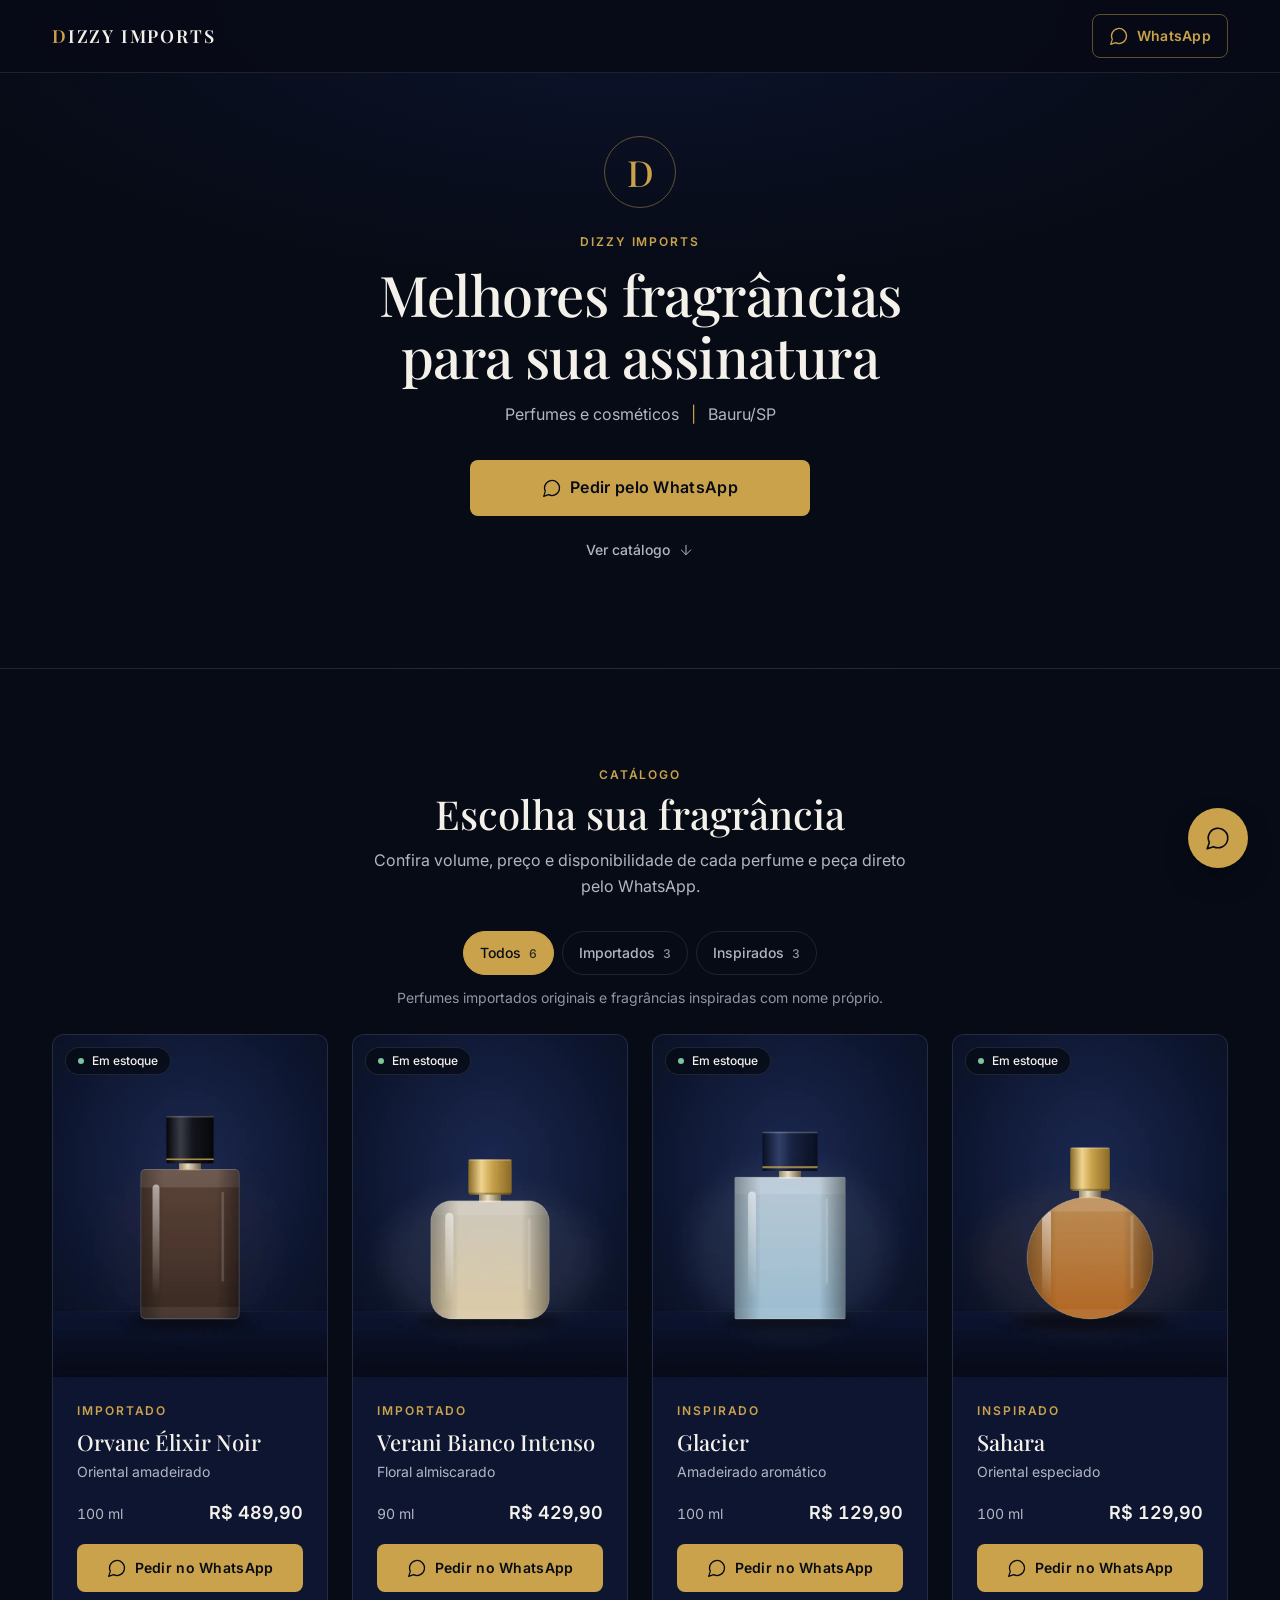
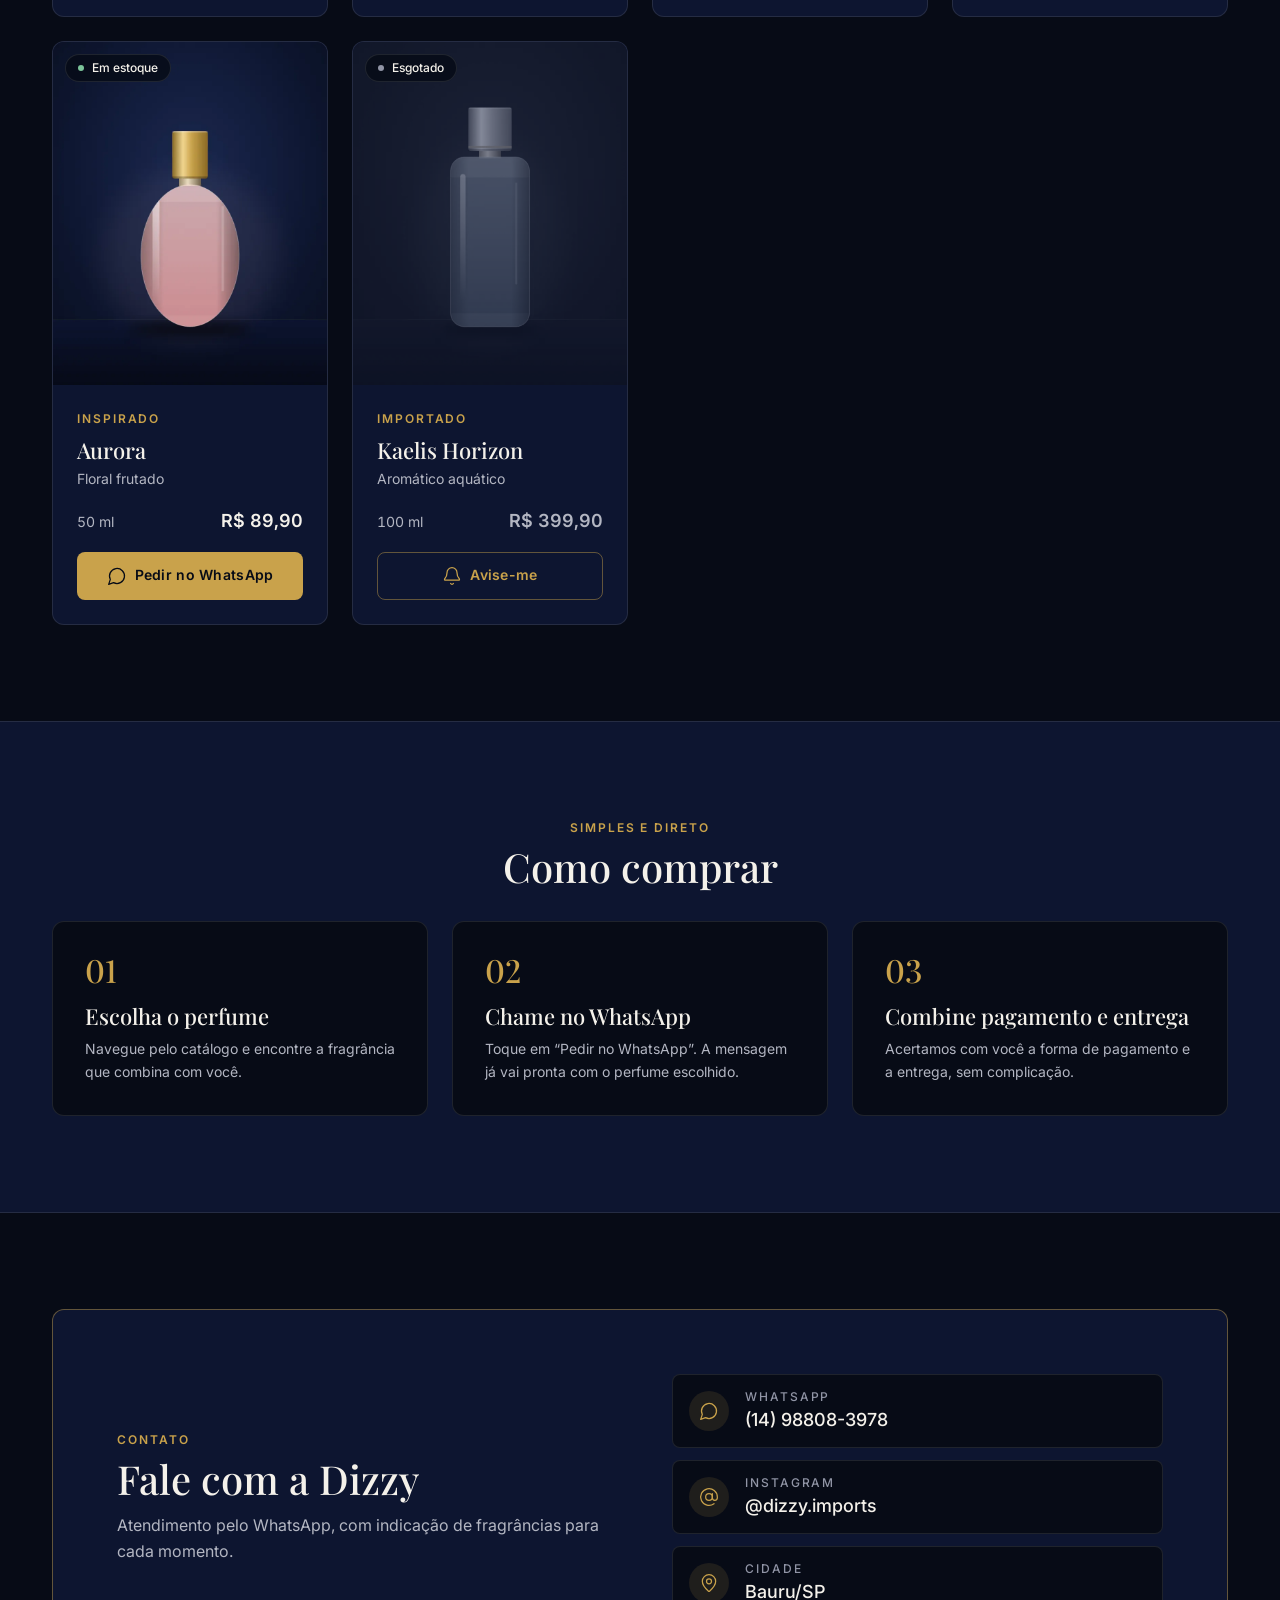
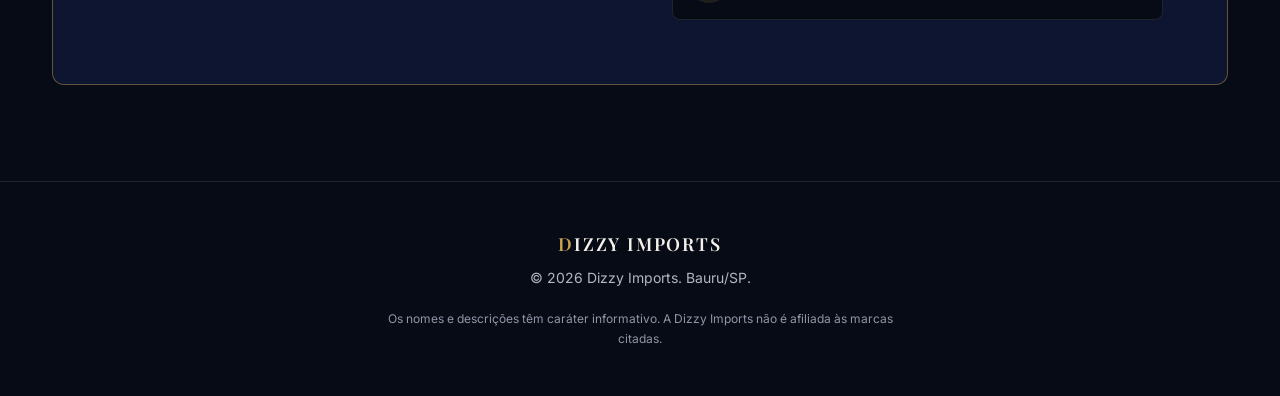
==== index.html @ ae0be071 "Cria catálogo de perfumes da Dizzy Imports Site estático mobile-first com catálogo filtrável (import" ====
<!doctype html>
<html lang="pt-BR">
<head>
  <meta charset="utf-8">
  <meta name="viewport" content="width=device-width, initial-scale=1, viewport-fit=cover">
  <title>Dizzy Imports | Perfumes importados e inspirados em Bauru/SP</title>
  <meta name="description" content="Catálogo de perfumes importados e inspirados da Dizzy Imports em Bauru/SP. Veja volume, preço e disponibilidade e faça seu pedido direto pelo WhatsApp.">
  <meta name="theme-color" content="#070B16">
  <meta name="color-scheme" content="dark">

  <!-- Compartilhamento (Open Graph). Troque o domínio pelo endereço final do site. -->
  <meta property="og:type" content="website">
  <meta property="og:locale" content="pt_BR">
  <meta property="og:site_name" content="Dizzy Imports">
  <meta property="og:title" content="Dizzy Imports | Perfumes importados e inspirados em Bauru/SP">
  <meta property="og:description" content="Melhores fragrâncias para sua assinatura. Veja o catálogo e peça pelo WhatsApp.">
  <meta property="og:url" content="https://dizzy-imports.vercel.app/">
  <meta property="og:image" content="https://dizzy-imports.vercel.app/assets/img/og-image.jpg">
  <meta property="og:image:width" content="1200">
  <meta property="og:image:height" content="630">
  <meta property="og:image:alt" content="Dizzy Imports — Perfumes e cosméticos em Bauru/SP">
  <meta name="twitter:card" content="summary_large_image">

  <link rel="icon" href="favicon.ico" sizes="32x32">
  <link rel="icon" href="assets/img/icon-192.png" type="image/png" sizes="192x192">
  <link rel="apple-touch-icon" href="assets/img/apple-touch-icon.png">

  <link rel="preconnect" href="https://fonts.googleapis.com">
  <link rel="preconnect" href="https://fonts.gstatic.com" crossorigin>
  <link rel="preload" as="style" href="https://fonts.googleapis.com/css2?family=Playfair+Display:wght@500;600&amp;family=Inter:wght@400;500;600&amp;display=swap">
  <link rel="stylesheet" href="https://fonts.googleapis.com/css2?family=Playfair+Display:wght@500;600&amp;family=Inter:wght@400;500;600&amp;display=swap" media="print" onload="this.media='all'">
  <noscript><link rel="stylesheet" href="https://fonts.googleapis.com/css2?family=Playfair+Display:wght@500;600&amp;family=Inter:wght@400;500;600&amp;display=swap"></noscript>
  <link rel="stylesheet" href="css/styles.css">

  <script type="application/ld+json">
  {
    "@context": "https://schema.org",
    "@type": "Store",
    "name": "Dizzy Imports",
    "description": "Perfumes e cosméticos em Bauru/SP.",
    "telephone": "+55 14 98808-3978",
    "address": { "@type": "PostalAddress", "addressLocality": "Bauru", "addressRegion": "SP", "addressCountry": "BR" },
    "sameAs": ["https://www.instagram.com/dizzy.imports/"]
  }
  </script>

  <script src="data/products.js" defer></script>
  <script src="js/main.js" defer></script>
</head>
<body>
  <!-- Conjunto único de ícones (traço 1,5px) -->
  <svg width="0" height="0" class="sprite" aria-hidden="true" focusable="false">
    <symbol id="i-chat" viewBox="0 0 24 24"><path d="M7.9 20A9 9 0 1 0 4 16.1L2 22Z"/></symbol>
    <symbol id="i-at" viewBox="0 0 24 24"><circle cx="12" cy="12" r="4"/><path d="M16 8v5a3 3 0 0 0 6 0v-1a10 10 0 1 0-4 8"/></symbol>
    <symbol id="i-pin" viewBox="0 0 24 24"><path d="M20 10c0 5-5.5 10.2-7.4 11.8a1 1 0 0 1-1.2 0C9.5 20.2 4 15 4 10a8 8 0 0 1 16 0"/><circle cx="12" cy="10" r="3"/></symbol>
    <symbol id="i-bell" viewBox="0 0 24 24"><path d="M10.3 21a2 2 0 0 0 3.4 0"/><path d="M3.3 15.3A1 1 0 0 0 4 17h16a1 1 0 0 0 .7-1.7C19.4 14 18 12.5 18 8A6 6 0 0 0 6 8c0 4.5-1.4 6-2.7 7.3"/></symbol>
    <symbol id="i-arrow" viewBox="0 0 24 24"><path d="M12 5v14"/><path d="m19 12-7 7-7-7"/></symbol>
  </svg>

  <a class="skip-link" href="#catalogo">Pular para o catálogo</a>

  <header class="site-header">
    <div class="container site-header__inner">
      <a class="brand" href="#topo" aria-label="Dizzy Imports, voltar ao início">
        <img class="brand__logo" src="assets/img/logo.png" alt="" height="40" onerror="this.parentNode.classList.add('brand--text')">
        <span class="brand__text" aria-hidden="true"><span class="brand__d">D</span>IZZY IMPORTS</span>
      </a>
      <a class="btn btn--outline btn--sm" href="https://wa.me/5514988083978?text=Ol%C3%A1!%20Vim%20pelo%20site%20da%20Dizzy%20Imports%20e%20gostaria%20de%20saber%20mais." target="_blank" rel="noopener" data-whatsapp>
        <svg class="icon" aria-hidden="true"><use href="#i-chat"/></svg>
        <span>WhatsApp</span>
      </a>
    </div>
  </header>

  <main id="topo">
    <section class="hero" aria-labelledby="hero-title">
      <div class="container hero__inner">
        <div class="hero__brand">
          <img class="hero__logo" src="assets/img/logo.png" alt="" height="96" onerror="this.parentNode.classList.add('hero__brand--text')">
          <span class="hero__monogram" aria-hidden="true">D</span>
        </div>
        <p class="eyebrow">Dizzy Imports</p>
        <h1 id="hero-title" class="hero__title">Melhores fragrâncias para sua assinatura</h1>
        <p class="hero__subtitle">Perfumes e cosméticos <span class="sep" aria-hidden="true">|</span><span class="visually-hidden">,</span> Bauru/SP</p>
        <div class="hero__actions">
          <a class="btn btn--primary btn--lg" href="https://wa.me/5514988083978?text=Ol%C3%A1!%20Vim%20pelo%20site%20da%20Dizzy%20Imports%20e%20gostaria%20de%20fazer%20um%20pedido." target="_blank" rel="noopener" data-whatsapp>
            <svg class="icon" aria-hidden="true"><use href="#i-chat"/></svg>
            <span>Pedir pelo WhatsApp</span>
          </a>
          <a class="link-quiet" href="#catalogo">
            <span>Ver catálogo</span>
            <svg class="icon icon--sm" aria-hidden="true"><use href="#i-arrow"/></svg>
          </a>
        </div>
      </div>
    </section>

    <section id="catalogo" class="section catalog" aria-labelledby="catalogo-title" tabindex="-1">
      <div class="container">
        <header class="section__header">
          <p class="eyebrow">Catálogo</p>
          <h2 id="catalogo-title" class="section__title">Escolha sua fragrância</h2>
          <p class="section__lead">Confira volume, preço e disponibilidade de cada perfume e peça direto pelo WhatsApp.</p>
        </header>

        <div class="filters" role="group" aria-label="Filtrar por categoria">
          <button type="button" class="filter" data-filter="todos" aria-pressed="true">Todos <span class="filter__count" data-count="todos"></span></button>
          <button type="button" class="filter" data-filter="importado" aria-pressed="false">Importados <span class="filter__count" data-count="importado"></span></button>
          <button type="button" class="filter" data-filter="inspirado" aria-pressed="false">Inspirados <span class="filter__count" data-count="inspirado"></span></button>
        </div>

        <p class="filters__hint" data-filter-hint></p>
        <p class="visually-hidden" role="status" aria-live="polite" data-results-status></p>

        <ul class="product-grid" data-product-grid></ul>

        <div class="empty-state" data-empty-state hidden>
          <span class="empty-state__mark" aria-hidden="true">D</span>
          <h3 class="empty-state__title" data-empty-title>Nenhum perfume nesta categoria no momento</h3>
          <p class="empty-state__text">Conte qual fragrância você procura e verificamos a disponibilidade para você.</p>
          <a class="btn btn--outline" href="https://wa.me/5514988083978?text=Ol%C3%A1!%20N%C3%A3o%20encontrei%20o%20perfume%20que%20procuro%20no%20site%20da%20Dizzy%20Imports.%20Voc%C3%AAs%20podem%20me%20ajudar%3F" target="_blank" rel="noopener" data-whatsapp>
            <svg class="icon" aria-hidden="true"><use href="#i-chat"/></svg>
            <span>Perguntar no WhatsApp</span>
          </a>
        </div>

        <noscript>
          <p class="noscript">Para ver o catálogo, ative o JavaScript do navegador ou fale com a gente pelo WhatsApp: (14) 98808-3978.</p>
        </noscript>
      </div>
    </section>

    <section id="como-comprar" class="section section--alt" aria-labelledby="como-comprar-title">
      <div class="container">
        <header class="section__header">
          <p class="eyebrow">Simples e direto</p>
          <h2 id="como-comprar-title" class="section__title">Como comprar</h2>
        </header>
        <ol class="steps">
          <li class="step">
            <span class="step__number" aria-hidden="true">01</span>
            <h3 class="step__title">Escolha o perfume</h3>
            <p class="step__text">Navegue pelo catálogo e encontre a fragrância que combina com você.</p>
          </li>
          <li class="step">
            <span class="step__number" aria-hidden="true">02</span>
            <h3 class="step__title">Chame no WhatsApp</h3>
            <p class="step__text">Toque em “Pedir no WhatsApp”. A mensagem já vai pronta com o perfume escolhido.</p>
          </li>
          <li class="step">
            <span class="step__number" aria-hidden="true">03</span>
            <h3 class="step__title">Combine pagamento e entrega</h3>
            <p class="step__text">Acertamos com você a forma de pagamento e a entrega, sem complicação.</p>
          </li>
        </ol>
      </div>
    </section>

    <section id="contato" class="section" aria-labelledby="contato-title">
      <div class="container">
        <div class="contact">
          <header class="section__header section__header--left">
            <p class="eyebrow">Contato</p>
            <h2 id="contato-title" class="section__title">Fale com a Dizzy</h2>
            <p class="section__lead">Atendimento pelo WhatsApp, com indicação de fragrâncias para cada momento.</p>
          </header>
          <ul class="contact__list">
            <li>
              <a class="contact__item" href="https://wa.me/5514988083978?text=Ol%C3%A1!%20Vim%20pelo%20site%20da%20Dizzy%20Imports%20e%20gostaria%20de%20saber%20mais." target="_blank" rel="noopener" data-whatsapp>
                <span class="contact__icon"><svg class="icon" aria-hidden="true"><use href="#i-chat"/></svg></span>
                <span class="contact__body">
                  <span class="contact__label">WhatsApp</span>
                  <span class="contact__value">(14) 98808-3978</span>
                </span>
              </a>
            </li>
            <li>
              <a class="contact__item" href="https://www.instagram.com/dizzy.imports/" target="_blank" rel="noopener">
                <span class="contact__icon"><svg class="icon" aria-hidden="true"><use href="#i-at"/></svg></span>
                <span class="contact__body">
                  <span class="contact__label">Instagram</span>
                  <span class="contact__value">@dizzy.imports</span>
                </span>
              </a>
            </li>
            <li>
              <div class="contact__item contact__item--static">
                <span class="contact__icon"><svg class="icon" aria-hidden="true"><use href="#i-pin"/></svg></span>
                <span class="contact__body">
                  <span class="contact__label">Cidade</span>
                  <span class="contact__value">Bauru/SP</span>
                </span>
              </div>
            </li>
          </ul>
        </div>
      </div>
    </section>
  </main>

  <footer class="site-footer">
    <div class="container site-footer__inner">
      <p class="site-footer__brand"><span class="brand__d">D</span>IZZY IMPORTS</p>
      <p class="site-footer__copy">© <span data-year>2026</span> Dizzy Imports. Bauru/SP.</p>
      <p class="site-footer__legal">Os nomes e descrições têm caráter informativo. A Dizzy Imports não é afiliada às marcas citadas.</p>
    </div>
  </footer>

  <a class="whatsapp-float" href="https://wa.me/5514988083978?text=Ol%C3%A1!%20Vim%20pelo%20site%20da%20Dizzy%20Imports%20e%20gostaria%20de%20saber%20mais." target="_blank" rel="noopener" aria-label="Conversar no WhatsApp" data-whatsapp>
    <svg class="icon icon--lg" aria-hidden="true"><use href="#i-chat"/></svg>
  </a>

  <template id="product-card-template">
    <li class="product-grid__item">
      <article class="card">
        <div class="card__media">
          <span class="badge" data-badge></span>
        </div>
        <div class="card__body">
          <p class="card__category" data-category></p>
          <h3 class="card__title" data-name></h3>
          <p class="card__notes" data-notes></p>
          <div class="card__meta">
            <span class="card__volume" data-volume></span>
            <span class="card__price" data-price></span>
          </div>
          <a class="btn card__cta" target="_blank" rel="noopener" data-cta></a>
        </div>
      </article>
    </li>
  </template>
</body>
</html>
---- css/styles.css ----
/* ==========================================================================
   Dizzy Imports — estilos
   Mobile-first. Todos os valores de design vêm das variáveis abaixo.
   ========================================================================== */

:root {
  /* Cores */
  --color-bg: #070b16;
  --color-surface: #0d1530;
  --color-surface-raised: #121c3d;
  --color-gold: #c9a24b;
  --color-gold-hover: #d8b469;
  --color-gold-soft: rgba(201, 162, 75, 0.12);
  --color-text: #f4f1ea;
  --color-text-muted: #b3b6c2;
  --color-text-subtle: #9195a6;
  --color-line: rgba(244, 241, 234, 0.1);
  --color-line-strong: rgba(201, 162, 75, 0.45);
  --color-success: #7cc49a;
  --color-unavailable: #9195a6;

  /* Tipografia */
  --font-serif: "Playfair Display", Georgia, "Times New Roman", serif;
  --font-sans: "Inter", system-ui, -apple-system, "Segoe UI", Roboto, Arial, sans-serif;
  --fs-xs: 0.75rem;
  --fs-sm: 0.875rem;
  --fs-base: 1rem;
  --fs-lg: 1.125rem;
  --fs-xl: 1.5rem;
  --fs-2xl: clamp(1.75rem, 5vw, 2.5rem);
  --fs-3xl: clamp(2.125rem, 8vw, 3.5rem);
  --lh-tight: 1.1;
  --lh-snug: 1.3;
  --lh-base: 1.6;
  --tracking-wide: 0.16em;

  /* Espaçamentos (escala de 4px) */
  --space-1: 0.25rem;
  --space-2: 0.5rem;
  --space-3: 0.75rem;
  --space-4: 1rem;
  --space-5: 1.5rem;
  --space-6: 2rem;
  --space-7: 3rem;
  --space-8: 4rem;
  --space-9: 6rem;

  /* Forma */
  --radius: 12px;
  --radius-sm: 8px;
  --radius-pill: 999px;
  --shadow-sm: 0 1px 2px rgba(0, 0, 0, 0.3);
  --shadow-md: 0 12px 32px -12px rgba(0, 0, 0, 0.6);

  /* Movimento */
  --ease: cubic-bezier(0.2, 0.6, 0.2, 1);
  --duration: 250ms;

  /* Layout */
  --container: 1240px;
  --gutter: var(--space-4);
  --header-height: 64px;
  --control-height: 48px;
  --control-height-sm: 44px;
}

@media (min-width: 600px) {
  :root {
    --gutter: var(--space-5);
  }
}

@media (min-width: 1024px) {
  :root {
    --gutter: var(--space-6);
    --header-height: 72px;
  }
}

/* --------------------------------------------------------------------------
   Base
   -------------------------------------------------------------------------- */

*,
*::before,
*::after {
  box-sizing: border-box;
}

html {
  -webkit-text-size-adjust: 100%;
  text-size-adjust: 100%;
  scroll-behavior: smooth;
  scroll-padding-top: calc(var(--header-height) + var(--space-4));
}

body {
  margin: 0;
  min-height: 100vh;
  background-color: var(--color-bg);
  color: var(--color-text);
  font-family: var(--font-sans);
  font-size: var(--fs-base);
  line-height: var(--lh-base);
  -webkit-font-smoothing: antialiased;
  -moz-osx-font-smoothing: grayscale;
  overflow-x: hidden;
}

h1,
h2,
h3,
p {
  margin: 0;
}

ul,
ol {
  margin: 0;
  padding: 0;
  list-style: none;
}

img {
  display: block;
  max-width: 100%;
}

a {
  color: inherit;
  text-decoration: none;
}

button {
  font: inherit;
  color: inherit;
}

:focus-visible {
  outline: 2px solid var(--color-gold);
  outline-offset: 3px;
  border-radius: var(--radius-sm);
}

::selection {
  background: var(--color-gold);
  color: var(--color-bg);
}

.sprite {
  position: absolute;
  overflow: hidden;
}

.icon {
  width: 20px;
  height: 20px;
  flex-shrink: 0;
  fill: none;
  stroke: currentColor;
  stroke-width: 1.5;
  stroke-linecap: round;
  stroke-linejoin: round;
}

.icon--sm {
  width: 16px;
  height: 16px;
}

.icon--lg {
  width: 26px;
  height: 26px;
}

.visually-hidden {
  position: absolute !important;
  width: 1px;
  height: 1px;
  margin: -1px;
  padding: 0;
  overflow: hidden;
  clip: rect(0 0 0 0);
  white-space: nowrap;
  border: 0;
}

.container {
  width: 100%;
  max-width: var(--container);
  margin-inline: auto;
  padding-inline: max(var(--gutter), env(safe-area-inset-left));
}

.skip-link {
  position: absolute;
  top: var(--space-2);
  left: var(--space-2);
  z-index: 100;
  padding: var(--space-3) var(--space-4);
  background: var(--color-gold);
  color: var(--color-bg);
  font-weight: 600;
  border-radius: var(--radius-sm);
  transform: translateY(-200%);
  transition: transform var(--duration) var(--ease);
}

.skip-link:focus {
  transform: translateY(0);
}

.eyebrow {
  color: var(--color-gold);
  font-size: var(--fs-xs);
  font-weight: 600;
  letter-spacing: var(--tracking-wide);
  text-transform: uppercase;
}

/* --------------------------------------------------------------------------
   Botões
   -------------------------------------------------------------------------- */

.btn {
  display: inline-flex;
  align-items: center;
  justify-content: center;
  gap: var(--space-2);
  min-height: var(--control-height);
  padding: 0 var(--space-5);
  border: 1px solid transparent;
  border-radius: var(--radius-sm);
  font-family: var(--font-sans);
  font-size: var(--fs-sm);
  font-weight: 600;
  letter-spacing: 0.02em;
  line-height: 1.2;
  text-align: center;
  cursor: pointer;
  transition:
    background-color var(--duration) var(--ease),
    border-color var(--duration) var(--ease),
    color var(--duration) var(--ease),
    transform var(--duration) var(--ease);
  -webkit-tap-highlight-color: transparent;
}

.btn:active {
  transform: translateY(1px);
}

.btn--primary {
  background-color: var(--color-gold);
  color: var(--color-bg);
}

.btn--primary:hover {
  background-color: var(--color-gold-hover);
}

.btn--outline {
  border-color: var(--color-line-strong);
  color: var(--color-gold);
}

.btn--outline:hover {
  border-color: var(--color-gold);
  background-color: var(--color-gold-soft);
}

.btn--sm {
  min-height: var(--control-height-sm);
  padding: 0 var(--space-4);
}

.btn--lg {
  min-height: 56px;
  padding: 0 var(--space-6);
  font-size: var(--fs-base);
}

.link-quiet {
  display: inline-flex;
  align-items: center;
  gap: var(--space-2);
  min-height: var(--control-height-sm);
  padding: 0 var(--space-2);
  color: var(--color-text-muted);
  font-size: var(--fs-sm);
  font-weight: 500;
  transition: color var(--duration) var(--ease);
}

.link-quiet:hover {
  color: var(--color-text);
}

/* --------------------------------------------------------------------------
   Cabeçalho
   -------------------------------------------------------------------------- */

.site-header {
  position: fixed;
  inset: 0 0 auto;
  z-index: 50;
  padding-top: env(safe-area-inset-top);
  background-color: rgba(7, 11, 22, 0.88);
  border-bottom: 1px solid var(--color-line);
  -webkit-backdrop-filter: blur(12px);
  backdrop-filter: blur(12px);
}

.site-header__inner {
  display: flex;
  align-items: center;
  justify-content: space-between;
  gap: var(--space-4);
  height: var(--header-height);
}

.brand {
  display: inline-flex;
  align-items: center;
  min-width: 0;
  min-height: var(--control-height-sm);
}

/* A logo se ajusta a qualquer proporção sem distorcer. */
.brand__logo {
  width: auto;
  height: auto;
  max-width: min(180px, 48vw);
  max-height: 40px;
}

.brand__text {
  display: none;
  font-family: var(--font-serif);
  font-size: 1.125rem;
  font-weight: 600;
  letter-spacing: 0.1em;
  white-space: nowrap;
}

.brand__d {
  color: var(--color-gold);
}

.brand--text .brand__logo {
  display: none;
}

.brand--text .brand__text {
  display: inline;
}

/* --------------------------------------------------------------------------
   Hero
   -------------------------------------------------------------------------- */

.hero {
  padding-top: calc(var(--header-height) + env(safe-area-inset-top) + var(--space-7));
  padding-bottom: var(--space-8);
  background:
    radial-gradient(ellipse 80% 60% at 50% 0%, rgba(13, 21, 48, 0.9), transparent 70%),
    var(--color-bg);
  border-bottom: 1px solid var(--color-line);
  text-align: center;
}

.hero__inner {
  display: flex;
  flex-direction: column;
  align-items: center;
}

.hero__brand {
  display: flex;
  justify-content: center;
  margin-bottom: var(--space-5);
}

.hero__logo {
  width: auto;
  height: auto;
  max-width: min(280px, 100%);
  max-height: 88px;
}

.hero__monogram {
  display: none;
  place-items: center;
  width: 72px;
  height: 72px;
  border: 1px solid var(--color-line-strong);
  border-radius: 50%;
  color: var(--color-gold);
  font-family: var(--font-serif);
  font-size: 2.25rem;
  font-weight: 500;
  line-height: 1;
}

.hero__brand--text .hero__logo {
  display: none;
}

.hero__brand--text .hero__monogram {
  display: grid;
}

.hero__title {
  max-width: 18ch;
  margin-top: var(--space-3);
  font-family: var(--font-serif);
  font-size: var(--fs-3xl);
  font-weight: 500;
  line-height: var(--lh-tight);
  letter-spacing: -0.01em;
  text-wrap: balance;
}

.hero__subtitle {
  margin-top: var(--space-4);
  color: var(--color-text-muted);
  font-size: var(--fs-base);
}

.hero__subtitle .sep {
  margin-inline: var(--space-2);
  color: var(--color-gold);
}

.hero__actions {
  display: flex;
  flex-direction: column;
  align-items: center;
  gap: var(--space-3);
  width: 100%;
  margin-top: var(--space-6);
}

.hero__actions .btn {
  width: 100%;
  max-width: 340px;
}

@media (min-width: 600px) {
  .hero {
    padding-top: calc(var(--header-height) + var(--space-8));
    padding-bottom: var(--space-9);
  }
}

/* --------------------------------------------------------------------------
   Seções
   -------------------------------------------------------------------------- */

.section {
  padding-block: var(--space-8);
}

.section--alt {
  background-color: var(--color-surface);
  border-block: 1px solid var(--color-line);
}

.section:focus {
  outline: none;
}

.section__header {
  max-width: 640px;
  margin: 0 auto var(--space-6);
  text-align: center;
}

.section__header--left {
  margin-inline: 0;
  text-align: left;
}

.section__title {
  margin-top: var(--space-2);
  font-family: var(--font-serif);
  font-size: var(--fs-2xl);
  font-weight: 500;
  line-height: var(--lh-tight);
  text-wrap: balance;
}

.section__lead {
  margin-top: var(--space-3);
  color: var(--color-text-muted);
  text-wrap: pretty;
}

@media (min-width: 1024px) {
  .section {
    padding-block: var(--space-9);
  }
}

/* --------------------------------------------------------------------------
   Filtros
   -------------------------------------------------------------------------- */

.filters {
  display: flex;
  flex-wrap: wrap;
  justify-content: center;
  gap: var(--space-2);
  margin-bottom: var(--space-3);
}

.filter {
  display: inline-flex;
  align-items: center;
  gap: var(--space-2);
  min-height: var(--control-height-sm);
  padding: 0 var(--space-4);
  background: transparent;
  border: 1px solid var(--color-line);
  border-radius: var(--radius-pill);
  color: var(--color-text-muted);
  font-size: var(--fs-sm);
  font-weight: 500;
  cursor: pointer;
  transition:
    background-color var(--duration) var(--ease),
    border-color var(--duration) var(--ease),
    color var(--duration) var(--ease);
  -webkit-tap-highlight-color: transparent;
}

.filter:hover {
  border-color: var(--color-line-strong);
  color: var(--color-text);
}

.filter[aria-pressed="true"] {
  background-color: var(--color-gold);
  border-color: var(--color-gold);
  color: var(--color-bg);
}

.filter__count {
  font-size: var(--fs-xs);
  font-variant-numeric: tabular-nums;
  opacity: 0.8;
}

.filter__count:empty {
  display: none;
}

.filters__hint {
  max-width: 520px;
  min-height: 1.5em;
  margin: 0 auto var(--space-5);
  color: var(--color-text-subtle);
  font-size: var(--fs-sm);
  text-align: center;
}

@media (max-width: 399px) {
  .filter {
    gap: var(--space-1);
    padding: 0 var(--space-3);
  }
}

/* --------------------------------------------------------------------------
   Grade de produtos e cards
   -------------------------------------------------------------------------- */

.product-grid {
  display: grid;
  grid-template-columns: 1fr;
  gap: var(--space-5);
}

@media (min-width: 600px) {
  .product-grid {
    grid-template-columns: repeat(2, 1fr);
  }
}

@media (min-width: 960px) {
  .product-grid {
    grid-template-columns: repeat(3, 1fr);
  }
}

@media (min-width: 1280px) {
  .product-grid {
    grid-template-columns: repeat(4, 1fr);
  }
}

.product-grid__item {
  display: flex;
}

.card {
  display: flex;
  flex-direction: column;
  width: 100%;
  background-color: var(--color-surface);
  border: 1px solid var(--color-line);
  border-radius: var(--radius);
  overflow: hidden;
  transition:
    border-color var(--duration) var(--ease),
    box-shadow var(--duration) var(--ease),
    transform var(--duration) var(--ease);
}

.card:hover {
  border-color: var(--color-line-strong);
  box-shadow: var(--shadow-md);
  transform: translateY(-2px);
}

.card__media {
  position: relative;
  aspect-ratio: 4 / 5;
  background-color: var(--color-surface-raised);
  overflow: hidden;
}

.card__media img {
  width: 100%;
  height: 100%;
  object-fit: cover;
  object-position: center;
  transition: transform 300ms var(--ease);
}

.card:hover .card__media img {
  transform: scale(1.03);
}

.media-placeholder {
  position: absolute;
  inset: 0;
  display: flex;
  flex-direction: column;
  align-items: center;
  justify-content: center;
  gap: var(--space-3);
  background:
    radial-gradient(circle at 50% 42%, rgba(201, 162, 75, 0.08), transparent 60%),
    var(--color-surface-raised);
}

.media-placeholder__mark {
  display: grid;
  place-items: center;
  width: 64px;
  height: 64px;
  border: 1px solid var(--color-line-strong);
  border-radius: 50%;
  color: var(--color-gold);
  font-family: var(--font-serif);
  font-size: 1.875rem;
  font-weight: 500;
  line-height: 1;
}

.media-placeholder__text {
  color: var(--color-text-subtle);
  font-size: var(--fs-xs);
  font-weight: 500;
  letter-spacing: var(--tracking-wide);
  text-transform: uppercase;
}

.badge {
  position: absolute;
  top: var(--space-3);
  left: var(--space-3);
  z-index: 1;
  display: inline-flex;
  align-items: center;
  gap: var(--space-2);
  padding: var(--space-1) var(--space-3);
  background-color: rgba(7, 11, 22, 0.82);
  border: 1px solid var(--color-line);
  border-radius: var(--radius-pill);
  color: var(--color-text);
  font-size: var(--fs-xs);
  font-weight: 500;
  line-height: 1.5;
  -webkit-backdrop-filter: blur(6px);
  backdrop-filter: blur(6px);
}

.badge::before {
  content: "";
  width: 6px;
  height: 6px;
  border-radius: 50%;
  background-color: var(--color-success);
}

.badge--out::before {
  background-color: var(--color-unavailable);
}

.card__body {
  display: flex;
  flex: 1;
  flex-direction: column;
  padding: var(--space-5);
}

.card__category {
  color: var(--color-gold);
  font-size: var(--fs-xs);
  font-weight: 600;
  letter-spacing: var(--tracking-wide);
  text-transform: uppercase;
}

.card__title {
  margin-top: var(--space-2);
  font-family: var(--font-serif);
  font-size: 1.375rem;
  font-weight: 500;
  line-height: var(--lh-snug);
  overflow-wrap: anywhere;
}

.card__notes {
  margin-top: var(--space-1);
  color: var(--color-text-muted);
  font-size: var(--fs-sm);
}

.card__meta {
  display: flex;
  align-items: baseline;
  justify-content: space-between;
  gap: var(--space-3);
  margin-top: auto;
  padding-top: var(--space-4);
  padding-bottom: var(--space-4);
}

.card__volume {
  color: var(--color-text-muted);
  font-size: var(--fs-sm);
  font-variant-numeric: tabular-nums;
}

.card__price {
  font-size: var(--fs-lg);
  font-weight: 600;
  font-variant-numeric: tabular-nums;
  white-space: nowrap;
}

.card__cta {
  width: 100%;
}

/* Esgotado: apenas a imagem e o preço ficam esmaecidos; o texto mantém contraste legível. */
.card--out .card__media img,
.card--out .media-placeholder {
  filter: grayscale(0.8);
  opacity: 0.5;
}

.card--out .card__price {
  color: var(--color-text-muted);
}

.card--out:hover {
  transform: none;
}

.card--out:hover .card__media img {
  transform: none;
}

/* --------------------------------------------------------------------------
   Estado vazio
   -------------------------------------------------------------------------- */

.empty-state {
  display: flex;
  flex-direction: column;
  align-items: center;
  max-width: 480px;
  margin: 0 auto;
  padding: var(--space-7) var(--space-5);
  background-color: var(--color-surface);
  border: 1px dashed var(--color-line-strong);
  border-radius: var(--radius);
  text-align: center;
}

.empty-state[hidden] {
  display: none;
}

.empty-state__mark {
  display: grid;
  place-items: center;
  width: 56px;
  height: 56px;
  border: 1px solid var(--color-line-strong);
  border-radius: 50%;
  color: var(--color-gold);
  font-family: var(--font-serif);
  font-size: 1.625rem;
  line-height: 1;
}

.empty-state__title {
  margin-top: var(--space-4);
  font-family: var(--font-serif);
  font-size: 1.375rem;
  font-weight: 500;
  line-height: var(--lh-snug);
  text-wrap: balance;
}

.empty-state__text {
  margin-top: var(--space-2);
  margin-bottom: var(--space-5);
  color: var(--color-text-muted);
  font-size: var(--fs-sm);
}

.noscript {
  max-width: 480px;
  margin: 0 auto;
  color: var(--color-text-muted);
  text-align: center;
}

/* --------------------------------------------------------------------------
   Como comprar
   -------------------------------------------------------------------------- */

.steps {
  display: grid;
  gap: var(--space-4);
}

.step {
  padding: var(--space-5);
  background-color: var(--color-bg);
  border: 1px solid var(--color-line);
  border-radius: var(--radius);
}

.step__number {
  display: block;
  color: var(--color-gold);
  font-family: var(--font-serif);
  font-size: 2rem;
  font-weight: 500;
  font-variant-numeric: lining-nums;
  line-height: 1;
}

.step__title {
  margin-top: var(--space-4);
  font-family: var(--font-serif);
  font-size: 1.375rem;
  font-weight: 500;
  line-height: var(--lh-snug);
}

.step__text {
  margin-top: var(--space-2);
  color: var(--color-text-muted);
  font-size: var(--fs-sm);
}

@media (min-width: 768px) {
  .steps {
    grid-template-columns: repeat(3, 1fr);
    gap: var(--space-5);
  }

  .step {
    padding: var(--space-6);
  }
}

/* --------------------------------------------------------------------------
   Contato
   -------------------------------------------------------------------------- */

.contact {
  display: grid;
  gap: var(--space-6);
  padding: var(--space-6) var(--space-5);
  background-color: var(--color-surface);
  border: 1px solid var(--color-line-strong);
  border-radius: var(--radius);
}

.contact .section__header {
  margin-bottom: 0;
}

.contact__list {
  display: grid;
  gap: var(--space-3);
}

.contact__item {
  display: flex;
  align-items: center;
  gap: var(--space-4);
  min-height: 64px;
  padding: var(--space-3) var(--space-4);
  background-color: var(--color-bg);
  border: 1px solid var(--color-line);
  border-radius: var(--radius-sm);
  transition:
    border-color var(--duration) var(--ease),
    background-color var(--duration) var(--ease);
}

a.contact__item:hover {
  border-color: var(--color-line-strong);
  background-color: var(--color-surface-raised);
}

.contact__icon {
  display: grid;
  place-items: center;
  width: 40px;
  height: 40px;
  flex-shrink: 0;
  border-radius: 50%;
  background-color: var(--color-gold-soft);
  color: var(--color-gold);
}

.contact__body {
  display: flex;
  flex-direction: column;
  min-width: 0;
}

.contact__label {
  color: var(--color-text-subtle);
  font-size: var(--fs-xs);
  font-weight: 500;
  letter-spacing: var(--tracking-wide);
  text-transform: uppercase;
}

.contact__value {
  font-size: var(--fs-lg);
  font-weight: 500;
  overflow-wrap: anywhere;
}

@media (min-width: 900px) {
  .contact {
    grid-template-columns: 1fr 1fr;
    align-items: center;
    gap: var(--space-8);
    padding: var(--space-8);
  }
}

/* --------------------------------------------------------------------------
   Rodapé
   -------------------------------------------------------------------------- */

.site-footer {
  padding-top: var(--space-7);
  padding-bottom: calc(var(--space-9) + env(safe-area-inset-bottom));
  border-top: 1px solid var(--color-line);
  text-align: center;
}

.site-footer__inner {
  display: flex;
  flex-direction: column;
  align-items: center;
  gap: var(--space-2);
}

.site-footer__brand {
  font-family: var(--font-serif);
  font-size: var(--fs-lg);
  font-weight: 600;
  letter-spacing: 0.1em;
}

.site-footer__copy {
  color: var(--color-text-muted);
  font-size: var(--fs-sm);
}

.site-footer__legal {
  max-width: 520px;
  margin-top: var(--space-3);
  color: var(--color-text-subtle);
  font-size: var(--fs-xs);
  line-height: var(--lh-base);
}

@media (min-width: 1024px) {
  .site-footer {
    padding-bottom: var(--space-7);
  }
}

/* --------------------------------------------------------------------------
   Botão flutuante
   -------------------------------------------------------------------------- */

.whatsapp-float {
  position: fixed;
  right: max(var(--space-4), env(safe-area-inset-right));
  bottom: max(var(--space-4), env(safe-area-inset-bottom));
  z-index: 40;
  display: grid;
  place-items: center;
  width: 56px;
  height: 56px;
  background-color: var(--color-gold);
  border-radius: 50%;
  color: var(--color-bg);
  box-shadow: var(--shadow-sm), var(--shadow-md);
  transition:
    background-color var(--duration) var(--ease),
    transform var(--duration) var(--ease);
  -webkit-tap-highlight-color: transparent;
}

.whatsapp-float:hover {
  background-color: var(--color-gold-hover);
  transform: translateY(-2px);
}

.whatsapp-float:focus-visible {
  border-radius: 50%;
  outline-offset: 4px;
}

@media (min-width: 1024px) {
  .whatsapp-float {
    right: var(--space-6);
    bottom: var(--space-6);
    width: 60px;
    height: 60px;
  }
}

/* --------------------------------------------------------------------------
   Acessibilidade: movimento reduzido
   -------------------------------------------------------------------------- */

@media (prefers-reduced-motion: reduce) {
  html {
    scroll-behavior: auto;
  }

  *,
  *::before,
  *::after {
    transition-duration: 0.01ms !important;
    animation-duration: 0.01ms !important;
  }

  .card:hover,
  .whatsapp-float:hover {
    transform: none;
  }

  .card:hover .card__media img {
    transform: none;
  }
}
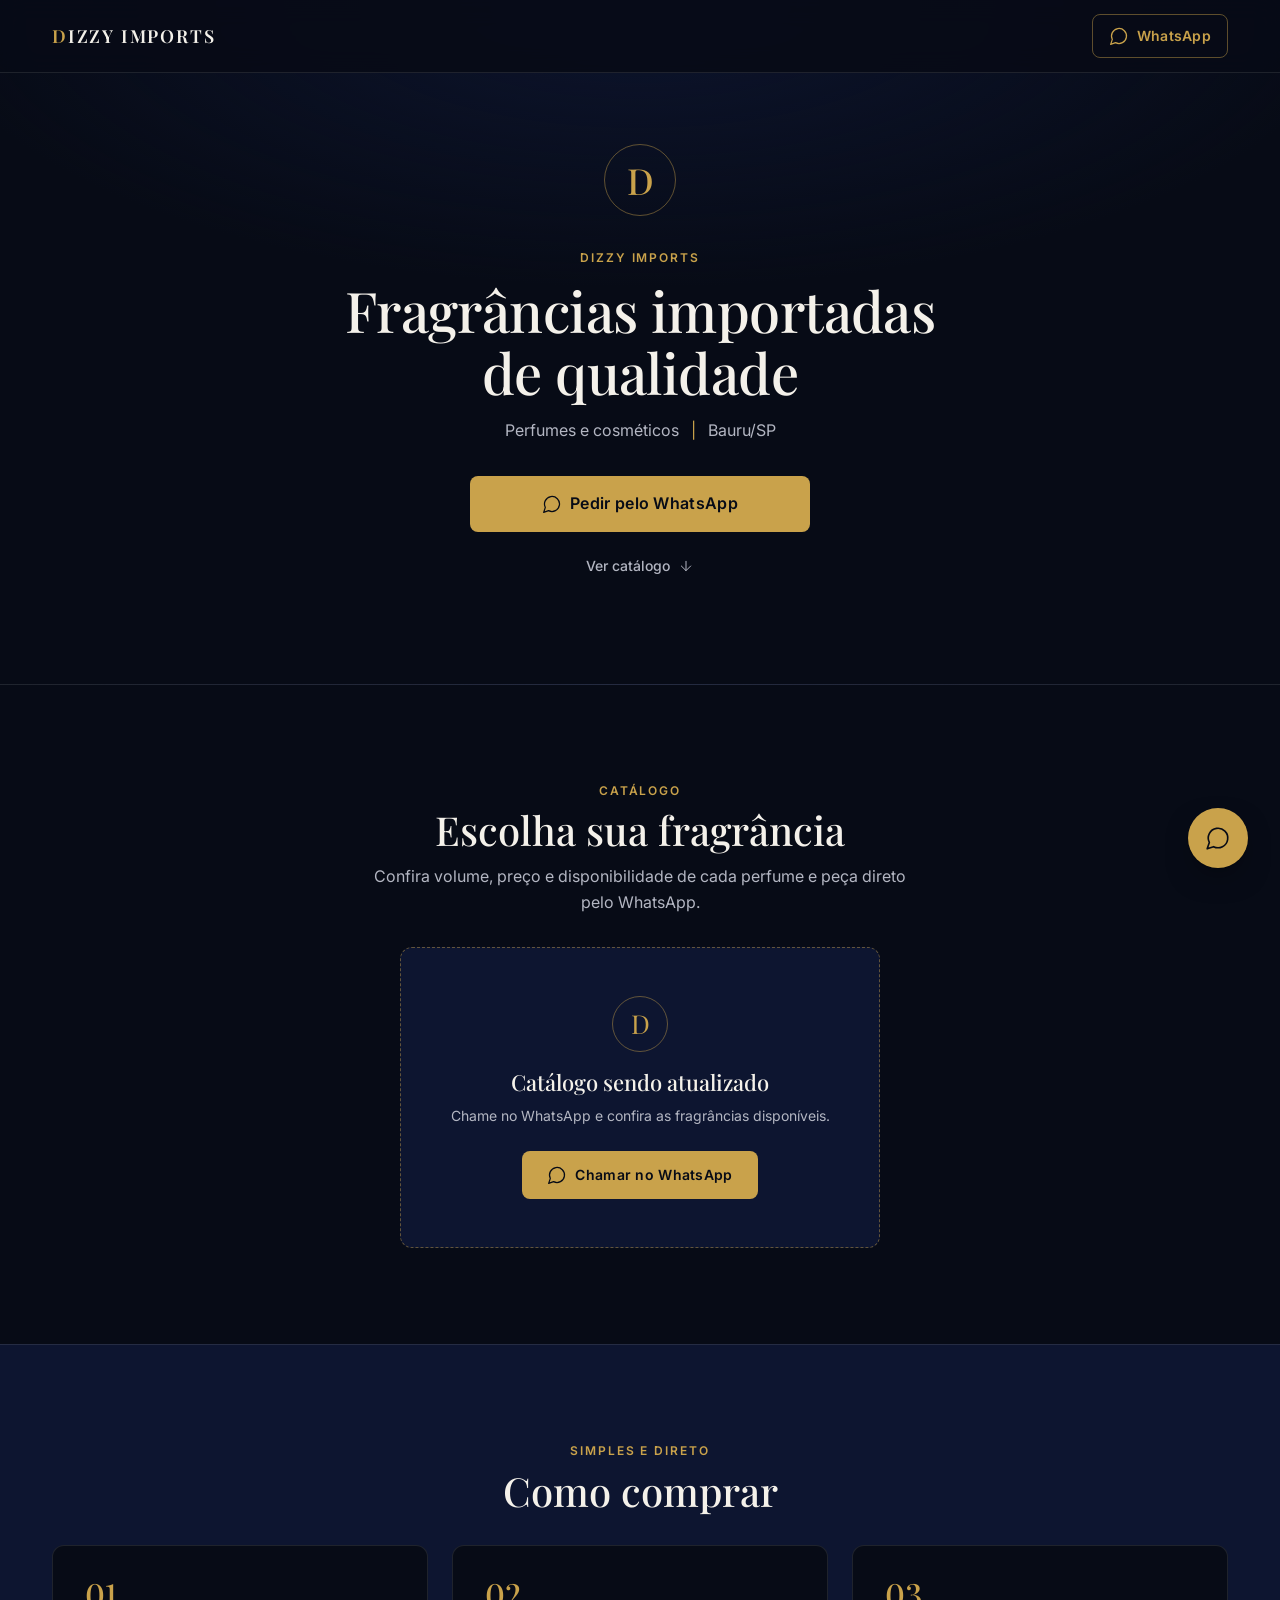
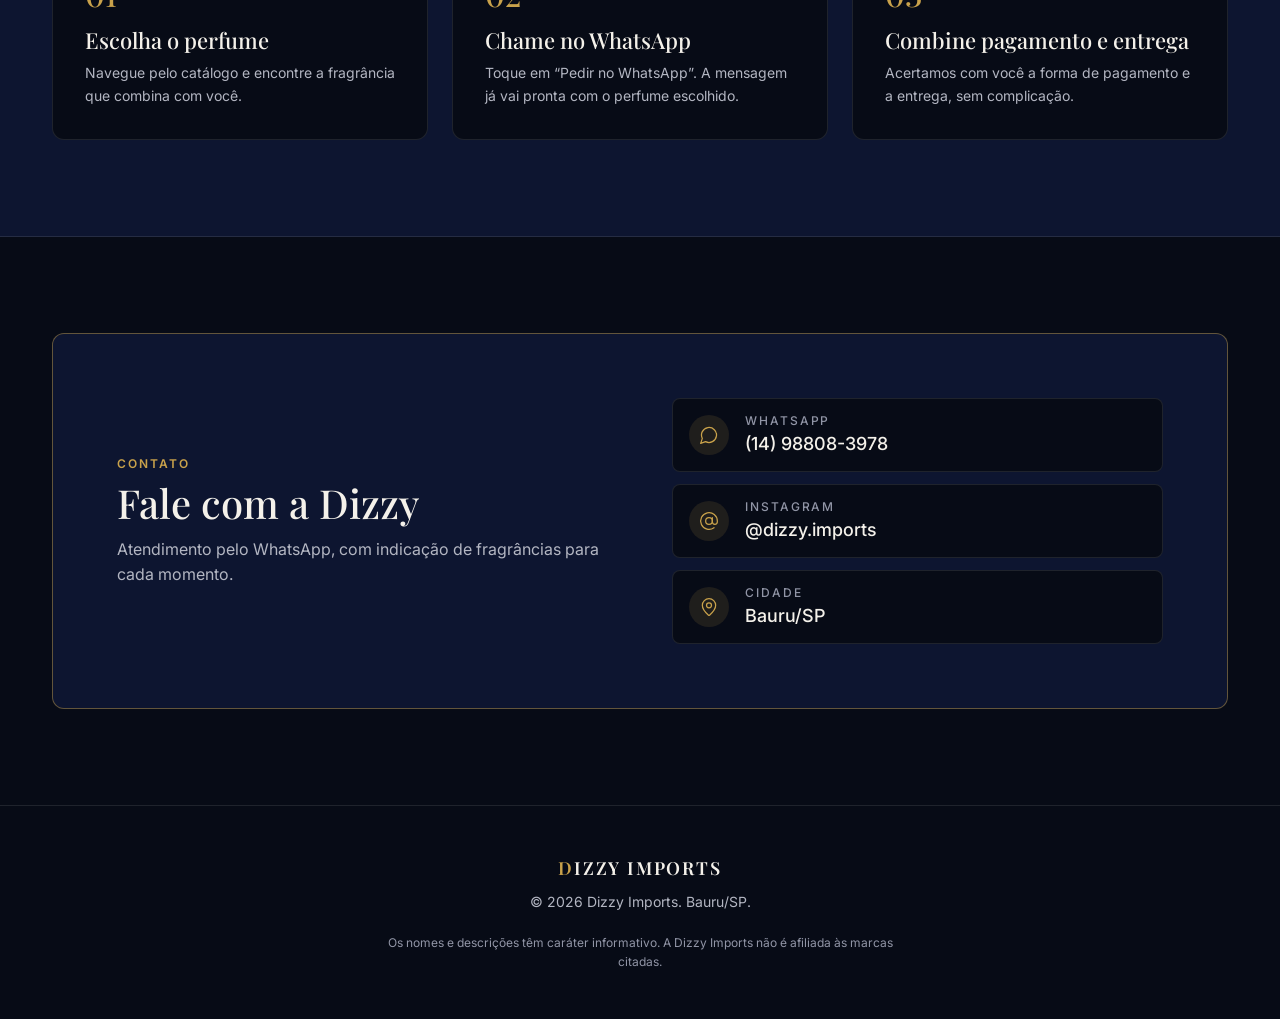
==== commit bdcc81bd: "Novo slogan, catálogo único e detalhe do perfume - Troca o slogan por "Fragrâncias importadas de qua" ====
--- a/index.html
+++ b/index.html
@@ -3,8 +3,8 @@
 <head>
   <meta charset="utf-8">
   <meta name="viewport" content="width=device-width, initial-scale=1, viewport-fit=cover">
-  <title>Dizzy Imports | Perfumes importados e inspirados em Bauru/SP</title>
-  <meta name="description" content="Catálogo de perfumes importados e inspirados da Dizzy Imports em Bauru/SP. Veja volume, preço e disponibilidade e faça seu pedido direto pelo WhatsApp.">
+  <title>Dizzy Imports | Perfumes importados em Bauru/SP</title>
+  <meta name="description" content="Fragrâncias importadas de qualidade em Bauru/SP. Veja o catálogo da Dizzy Imports com volume, preço e disponibilidade e faça seu pedido pelo WhatsApp.">
   <meta name="theme-color" content="#070B16">
   <meta name="color-scheme" content="dark">
 
@@ -12,8 +12,8 @@
   <meta property="og:type" content="website">
   <meta property="og:locale" content="pt_BR">
   <meta property="og:site_name" content="Dizzy Imports">
-  <meta property="og:title" content="Dizzy Imports | Perfumes importados e inspirados em Bauru/SP">
-  <meta property="og:description" content="Melhores fragrâncias para sua assinatura. Veja o catálogo e peça pelo WhatsApp.">
+  <meta property="og:title" content="Dizzy Imports | Perfumes importados em Bauru/SP">
+  <meta property="og:description" content="Fragrâncias importadas de qualidade. Veja o catálogo e peça pelo WhatsApp.">
   <meta property="og:url" content="https://dizzy-imports.vercel.app/">
   <meta property="og:image" content="https://dizzy-imports.vercel.app/assets/img/og-image.jpg">
   <meta property="og:image:width" content="1200">
@@ -54,6 +54,7 @@
     <symbol id="i-at" viewBox="0 0 24 24"><circle cx="12" cy="12" r="4"/><path d="M16 8v5a3 3 0 0 0 6 0v-1a10 10 0 1 0-4 8"/></symbol>
     <symbol id="i-pin" viewBox="0 0 24 24"><path d="M20 10c0 5-5.5 10.2-7.4 11.8a1 1 0 0 1-1.2 0C9.5 20.2 4 15 4 10a8 8 0 0 1 16 0"/><circle cx="12" cy="10" r="3"/></symbol>
     <symbol id="i-bell" viewBox="0 0 24 24"><path d="M10.3 21a2 2 0 0 0 3.4 0"/><path d="M3.3 15.3A1 1 0 0 0 4 17h16a1 1 0 0 0 .7-1.7C19.4 14 18 12.5 18 8A6 6 0 0 0 6 8c0 4.5-1.4 6-2.7 7.3"/></symbol>
+    <symbol id="i-close" viewBox="0 0 24 24"><path d="M18 6 6 18"/><path d="m6 6 12 12"/></symbol>
     <symbol id="i-arrow" viewBox="0 0 24 24"><path d="M12 5v14"/><path d="m19 12-7 7-7-7"/></symbol>
   </svg>
 
@@ -76,11 +77,11 @@
     <section class="hero" aria-labelledby="hero-title">
       <div class="container hero__inner">
         <div class="hero__brand">
-          <img class="hero__logo" src="assets/img/logo.png" alt="" height="96" onerror="this.parentNode.classList.add('hero__brand--text')">
+          <img class="hero__logo" src="assets/img/logo.png" alt="" height="88" onerror="this.parentNode.classList.add('hero__brand--text')">
           <span class="hero__monogram" aria-hidden="true">D</span>
         </div>
         <p class="eyebrow">Dizzy Imports</p>
-        <h1 id="hero-title" class="hero__title">Melhores fragrâncias para sua assinatura</h1>
+        <h1 id="hero-title" class="hero__title">Fragrâncias importadas de qualidade</h1>
         <p class="hero__subtitle">Perfumes e cosméticos <span class="sep" aria-hidden="true">|</span><span class="visually-hidden">,</span> Bauru/SP</p>
         <div class="hero__actions">
           <a class="btn btn--primary btn--lg" href="https://wa.me/5514988083978?text=Ol%C3%A1!%20Vim%20pelo%20site%20da%20Dizzy%20Imports%20e%20gostaria%20de%20fazer%20um%20pedido." target="_blank" rel="noopener" data-whatsapp>
@@ -103,24 +104,15 @@
           <p class="section__lead">Confira volume, preço e disponibilidade de cada perfume e peça direto pelo WhatsApp.</p>
         </header>
 
-        <div class="filters" role="group" aria-label="Filtrar por categoria">
-          <button type="button" class="filter" data-filter="todos" aria-pressed="true">Todos <span class="filter__count" data-count="todos"></span></button>
-          <button type="button" class="filter" data-filter="importado" aria-pressed="false">Importados <span class="filter__count" data-count="importado"></span></button>
-          <button type="button" class="filter" data-filter="inspirado" aria-pressed="false">Inspirados <span class="filter__count" data-count="inspirado"></span></button>
-        </div>
-
-        <p class="filters__hint" data-filter-hint></p>
-        <p class="visually-hidden" role="status" aria-live="polite" data-results-status></p>
-
         <ul class="product-grid" data-product-grid></ul>
 
         <div class="empty-state" data-empty-state hidden>
           <span class="empty-state__mark" aria-hidden="true">D</span>
-          <h3 class="empty-state__title" data-empty-title>Nenhum perfume nesta categoria no momento</h3>
-          <p class="empty-state__text">Conte qual fragrância você procura e verificamos a disponibilidade para você.</p>
-          <a class="btn btn--outline" href="https://wa.me/5514988083978?text=Ol%C3%A1!%20N%C3%A3o%20encontrei%20o%20perfume%20que%20procuro%20no%20site%20da%20Dizzy%20Imports.%20Voc%C3%AAs%20podem%20me%20ajudar%3F" target="_blank" rel="noopener" data-whatsapp>
+          <h3 class="empty-state__title">Catálogo sendo atualizado</h3>
+          <p class="empty-state__text">Chame no WhatsApp e confira as fragrâncias disponíveis.</p>
+          <a class="btn btn--primary" href="https://wa.me/5514988083978?text=Ol%C3%A1!%20Vim%20pelo%20site%20da%20Dizzy%20Imports%20e%20gostaria%20de%20saber%20quais%20fragr%C3%A2ncias%20est%C3%A3o%20dispon%C3%ADveis." target="_blank" rel="noopener" data-whatsapp>
             <svg class="icon" aria-hidden="true"><use href="#i-chat"/></svg>
-            <span>Perguntar no WhatsApp</span>
+            <span>Chamar no WhatsApp</span>
           </a>
         </div>
 
@@ -217,17 +209,43 @@
           <span class="badge" data-badge></span>
         </div>
         <div class="card__body">
-          <p class="card__category" data-category></p>
+          <p class="card__family" data-family></p>
           <h3 class="card__title" data-name></h3>
-          <p class="card__notes" data-notes></p>
+          <p class="card__desc" data-desc></p>
           <div class="card__meta">
             <span class="card__volume" data-volume></span>
             <span class="card__price" data-price></span>
           </div>
-          <a class="btn card__cta" target="_blank" rel="noopener" data-cta></a>
+          <div class="card__actions">
+            <a class="btn card__cta" href="https://wa.me/5514988083978?text=Ol%C3%A1!%20Vim%20pelo%20site%20da%20Dizzy%20Imports%20e%20gostaria%20de%20saber%20mais." target="_blank" rel="noopener" data-cta></a>
+            <button type="button" class="link-quiet card__details" aria-haspopup="dialog" data-details>Ver detalhes</button>
+          </div>
         </div>
       </article>
     </li>
   </template>
+
+  <dialog class="product-dialog" aria-labelledby="product-dialog-title" data-dialog>
+    <button type="button" class="product-dialog__close" aria-label="Fechar detalhes" data-dialog-close autofocus>
+      <svg class="icon" aria-hidden="true"><use href="#i-close"/></svg>
+    </button>
+    <div class="product-dialog__scroll">
+      <div class="product-dialog__media" data-dialog-media>
+        <span class="badge" data-dialog-badge></span>
+      </div>
+      <div class="product-dialog__content" data-dialog-content>
+        <p class="product-dialog__family" data-dialog-family></p>
+        <h2 id="product-dialog-title" class="product-dialog__title" data-dialog-name></h2>
+        <p class="product-dialog__desc" data-dialog-desc></p>
+      </div>
+    </div>
+    <div class="product-dialog__footer">
+      <p class="product-dialog__summary">
+        <span class="product-dialog__price" data-dialog-price></span>
+        <span class="product-dialog__volume" data-dialog-volume></span>
+      </p>
+      <a class="btn product-dialog__cta" href="https://wa.me/5514988083978?text=Ol%C3%A1!%20Vim%20pelo%20site%20da%20Dizzy%20Imports%20e%20gostaria%20de%20saber%20mais." target="_blank" rel="noopener" data-dialog-cta></a>
+    </div>
+  </dialog>
 </body>
 </html>
--- a/css/styles.css
+++ b/css/styles.css
@@ -2,6 +2,25 @@
    Dizzy Imports — estilos
    Mobile-first. Todos os valores de design vêm das variáveis abaixo.
    ========================================================================== */
+
+/* Fallbacks com métricas próximas das fontes da marca: evitam saltos de layout enquanto as fontes carregam. */
+@font-face {
+  font-family: "Playfair Display Fallback";
+  src: local("Times New Roman"), local("Liberation Serif");
+  ascent-override: 97.25%;
+  descent-override: 22.56%;
+  line-gap-override: 0%;
+  size-adjust: 111.26%;
+}
+
+@font-face {
+  font-family: "Inter Fallback";
+  src: local("Arial"), local("Liberation Sans");
+  ascent-override: 90.49%;
+  descent-override: 22.56%;
+  line-gap-override: 0%;
+  size-adjust: 107.06%;
+}
 
 :root {
   /* Cores */
@@ -20,8 +39,8 @@
   --color-unavailable: #9195a6;
 
   /* Tipografia */
-  --font-serif: "Playfair Display", Georgia, "Times New Roman", serif;
-  --font-sans: "Inter", system-ui, -apple-system, "Segoe UI", Roboto, Arial, sans-serif;
+  --font-serif: "Playfair Display", "Playfair Display Fallback", Georgia, "Times New Roman", serif;
+  --font-sans: "Inter", "Inter Fallback", system-ui, -apple-system, "Segoe UI", Roboto, Arial, sans-serif;
   --fs-xs: 0.75rem;
   --fs-sm: 0.875rem;
   --fs-base: 1rem;
@@ -375,9 +394,12 @@
   align-items: center;
 }
 
+/* Altura fixa: trocar a logo pelo monograma (ou o contrário) não desloca a página. */
 .hero__brand {
   display: flex;
+  align-items: center;
   justify-content: center;
+  height: 88px;
   margin-bottom: var(--space-5);
 }
 
@@ -503,75 +525,6 @@
 }
 
 /* --------------------------------------------------------------------------
-   Filtros
-   -------------------------------------------------------------------------- */
-
-.filters {
-  display: flex;
-  flex-wrap: wrap;
-  justify-content: center;
-  gap: var(--space-2);
-  margin-bottom: var(--space-3);
-}
-
-.filter {
-  display: inline-flex;
-  align-items: center;
-  gap: var(--space-2);
-  min-height: var(--control-height-sm);
-  padding: 0 var(--space-4);
-  background: transparent;
-  border: 1px solid var(--color-line);
-  border-radius: var(--radius-pill);
-  color: var(--color-text-muted);
-  font-size: var(--fs-sm);
-  font-weight: 500;
-  cursor: pointer;
-  transition:
-    background-color var(--duration) var(--ease),
-    border-color var(--duration) var(--ease),
-    color var(--duration) var(--ease);
-  -webkit-tap-highlight-color: transparent;
-}
-
-.filter:hover {
-  border-color: var(--color-line-strong);
-  color: var(--color-text);
-}
-
-.filter[aria-pressed="true"] {
-  background-color: var(--color-gold);
-  border-color: var(--color-gold);
-  color: var(--color-bg);
-}
-
-.filter__count {
-  font-size: var(--fs-xs);
-  font-variant-numeric: tabular-nums;
-  opacity: 0.8;
-}
-
-.filter__count:empty {
-  display: none;
-}
-
-.filters__hint {
-  max-width: 520px;
-  min-height: 1.5em;
-  margin: 0 auto var(--space-5);
-  color: var(--color-text-subtle);
-  font-size: var(--fs-sm);
-  text-align: center;
-}
-
-@media (max-width: 399px) {
-  .filter {
-    gap: var(--space-1);
-    padding: 0 var(--space-3);
-  }
-}
-
-/* --------------------------------------------------------------------------
    Grade de produtos e cards
    -------------------------------------------------------------------------- */
 
@@ -604,6 +557,7 @@
 }
 
 .card {
+  position: relative;
   display: flex;
   flex-direction: column;
   width: 100%;
@@ -611,13 +565,15 @@
   border: 1px solid var(--color-line);
   border-radius: var(--radius);
   overflow: hidden;
+  cursor: pointer;
   transition:
     border-color var(--duration) var(--ease),
     box-shadow var(--duration) var(--ease),
     transform var(--duration) var(--ease);
 }
 
-.card:hover {
+.card:hover,
+.card:has(.card__details:focus-visible) {
   border-color: var(--color-line-strong);
   box-shadow: var(--shadow-md);
   transform: translateY(-2px);
@@ -630,11 +586,15 @@
   overflow: hidden;
 }
 
-.card__media img {
+.card__media img,
+.product-dialog__media img {
   width: 100%;
   height: 100%;
   object-fit: cover;
   object-position: center;
+}
+
+.card__media img {
   transition: transform 300ms var(--ease);
 }
 
@@ -716,7 +676,9 @@
   padding: var(--space-5);
 }
 
-.card__category {
+.card__family,
+.product-dialog__family {
+  margin-bottom: var(--space-2);
   color: var(--color-gold);
   font-size: var(--fs-xs);
   font-weight: 600;
@@ -725,7 +687,6 @@
 }
 
 .card__title {
-  margin-top: var(--space-2);
   font-family: var(--font-serif);
   font-size: 1.375rem;
   font-weight: 500;
@@ -733,10 +694,15 @@
   overflow-wrap: anywhere;
 }
 
-.card__notes {
-  margin-top: var(--space-1);
+.card__desc {
+  display: -webkit-box;
+  margin-top: var(--space-2);
+  overflow: hidden;
   color: var(--color-text-muted);
   font-size: var(--fs-sm);
+  -webkit-box-orient: vertical;
+  -webkit-line-clamp: 3;
+  line-clamp: 3;
 }
 
 .card__meta {
@@ -755,25 +721,57 @@
   font-variant-numeric: tabular-nums;
 }
 
-.card__price {
+.card__price,
+.product-dialog__price {
   font-size: var(--fs-lg);
   font-weight: 600;
   font-variant-numeric: tabular-nums;
   white-space: nowrap;
 }
 
+.card__actions {
+  display: flex;
+  flex-direction: column;
+  gap: var(--space-1);
+}
+
 .card__cta {
+  position: relative;
+  z-index: 2;
   width: 100%;
+}
+
+/* "Ver detalhes" cobre o card inteiro: tocar em qualquer área abre o detalhe. */
+.card__details {
+  align-self: center;
+  justify-content: center;
+  background: none;
+  border: 0;
+  cursor: pointer;
+}
+
+.card__details::after {
+  content: "";
+  position: absolute;
+  inset: 0;
+  z-index: 1;
+}
+
+.card__details:focus-visible {
+  outline-offset: 0;
 }
 
 /* Esgotado: apenas a imagem e o preço ficam esmaecidos; o texto mantém contraste legível. */
 .card--out .card__media img,
-.card--out .media-placeholder {
+.card--out .card__media .media-placeholder,
+.product-dialog--out .product-dialog__media img,
+.product-dialog--out .product-dialog__media .media-placeholder {
   filter: grayscale(0.8);
   opacity: 0.5;
 }
 
-.card--out .card__price {
+.card--out .card__price,
+.product-dialog--out .product-dialog__price {
   color: var(--color-text-muted);
 }
 
@@ -783,6 +781,222 @@
 
 .card--out:hover .card__media img {
   transform: none;
+}
+
+/* --------------------------------------------------------------------------
+   Detalhe do perfume (dialog)
+   -------------------------------------------------------------------------- */
+
+html:has(.product-dialog[open]) {
+  overflow: hidden;
+}
+
+.product-dialog {
+  width: 100%;
+  max-width: 100%;
+  max-height: 92dvh;
+  margin: auto 0 0;
+  padding: 0;
+  background-color: var(--color-surface);
+  border: 1px solid var(--color-line-strong);
+  border-bottom: 0;
+  border-radius: var(--radius) var(--radius) 0 0;
+  color: var(--color-text);
+  box-shadow: var(--shadow-md);
+  overflow: hidden;
+}
+
+.product-dialog[open] {
+  display: grid;
+  grid-template-rows: minmax(0, 1fr) auto;
+  animation: dialog-in var(--duration) var(--ease);
+}
+
+.product-dialog::backdrop {
+  background-color: rgba(3, 5, 12, 0.78);
+}
+
+.product-dialog[open]::backdrop {
+  animation: backdrop-in var(--duration) var(--ease);
+}
+
+@keyframes dialog-in {
+  from {
+    opacity: 0;
+    transform: translateY(24px);
+  }
+}
+
+@keyframes backdrop-in {
+  from {
+    opacity: 0;
+  }
+}
+
+.product-dialog__close {
+  position: absolute;
+  top: var(--space-3);
+  right: var(--space-3);
+  z-index: 3;
+  display: grid;
+  place-items: center;
+  width: 44px;
+  height: 44px;
+  padding: 0;
+  background-color: rgba(7, 11, 22, 0.82);
+  border: 1px solid var(--color-line);
+  border-radius: 50%;
+  color: var(--color-text);
+  cursor: pointer;
+  -webkit-backdrop-filter: blur(6px);
+  backdrop-filter: blur(6px);
+  transition:
+    border-color var(--duration) var(--ease),
+    color var(--duration) var(--ease);
+}
+
+.product-dialog__close:hover {
+  border-color: var(--color-line-strong);
+  color: var(--color-gold);
+}
+
+.product-dialog__close:focus-visible {
+  border-radius: 50%;
+}
+
+.product-dialog__scroll {
+  overflow-y: auto;
+  overscroll-behavior: contain;
+}
+
+.product-dialog__media {
+  position: relative;
+  aspect-ratio: 4 / 5;
+  max-height: 46dvh;
+  width: 100%;
+  background-color: var(--color-surface-raised);
+  overflow: hidden;
+}
+
+.product-dialog__content {
+  padding: var(--space-5);
+}
+
+.product-dialog__title {
+  font-family: var(--font-serif);
+  font-size: var(--fs-2xl);
+  font-weight: 500;
+  line-height: var(--lh-tight);
+  overflow-wrap: anywhere;
+}
+
+.product-dialog__desc {
+  margin-top: var(--space-3);
+  color: var(--color-text-muted);
+}
+
+.product-dialog__section {
+  margin-top: var(--space-5);
+  padding-top: var(--space-5);
+  border-top: 1px solid var(--color-line);
+}
+
+.product-dialog__heading {
+  margin-bottom: var(--space-3);
+  color: var(--color-gold);
+  font-size: var(--fs-xs);
+  font-weight: 600;
+  letter-spacing: var(--tracking-wide);
+  text-transform: uppercase;
+}
+
+.spec-list {
+  display: grid;
+  gap: var(--space-3);
+  margin: 0;
+}
+
+.spec-list__row {
+  display: grid;
+  grid-template-columns: 7.5rem 1fr;
+  gap: var(--space-3);
+}
+
+.spec-list dt {
+  color: var(--color-text-subtle);
+  font-size: var(--fs-sm);
+}
+
+.spec-list dd {
+  margin: 0;
+  font-size: var(--fs-sm);
+}
+
+.product-dialog__footer {
+  display: flex;
+  align-items: center;
+  gap: var(--space-4);
+  padding: var(--space-4) var(--space-5);
+  padding-bottom: max(var(--space-4), env(safe-area-inset-bottom));
+  background-color: var(--color-surface);
+  border-top: 1px solid var(--color-line);
+}
+
+.product-dialog__summary {
+  display: flex;
+  flex-direction: column;
+  flex-shrink: 0;
+  line-height: var(--lh-snug);
+}
+
+.product-dialog__volume {
+  color: var(--color-text-muted);
+  font-size: var(--fs-sm);
+  font-variant-numeric: tabular-nums;
+}
+
+.product-dialog__cta {
+  flex: 1;
+  min-width: 0;
+  padding: 0 var(--space-4);
+  white-space: nowrap;
+}
+
+@media (min-width: 768px) {
+  .product-dialog {
+    width: calc(100% - 2 * var(--gutter));
+    max-width: 920px;
+    max-height: min(88dvh, 720px);
+    margin: auto;
+    border-bottom: 1px solid var(--color-line-strong);
+    border-radius: var(--radius);
+  }
+
+  .product-dialog__scroll {
+    display: grid;
+    grid-template-columns: minmax(0, 5fr) minmax(0, 6fr);
+    align-items: start;
+  }
+
+  .product-dialog__media {
+    position: sticky;
+    top: 0;
+    max-height: none;
+  }
+
+  .product-dialog__content {
+    padding: var(--space-6) var(--space-6) var(--space-6);
+    padding-right: calc(var(--space-6) + 44px);
+  }
+
+  .product-dialog__footer {
+    padding: var(--space-4) var(--space-6);
+  }
+
+  .product-dialog__cta {
+    flex: 0 1 auto;
+    margin-left: auto;
+  }
 }
 
 /* --------------------------------------------------------------------------
@@ -1084,4 +1298,8 @@
   .card:hover .card__media img {
     transform: none;
   }
-}
+
+  .card:has(.card__details:focus-visible) {
+    transform: none;
+  }
+}
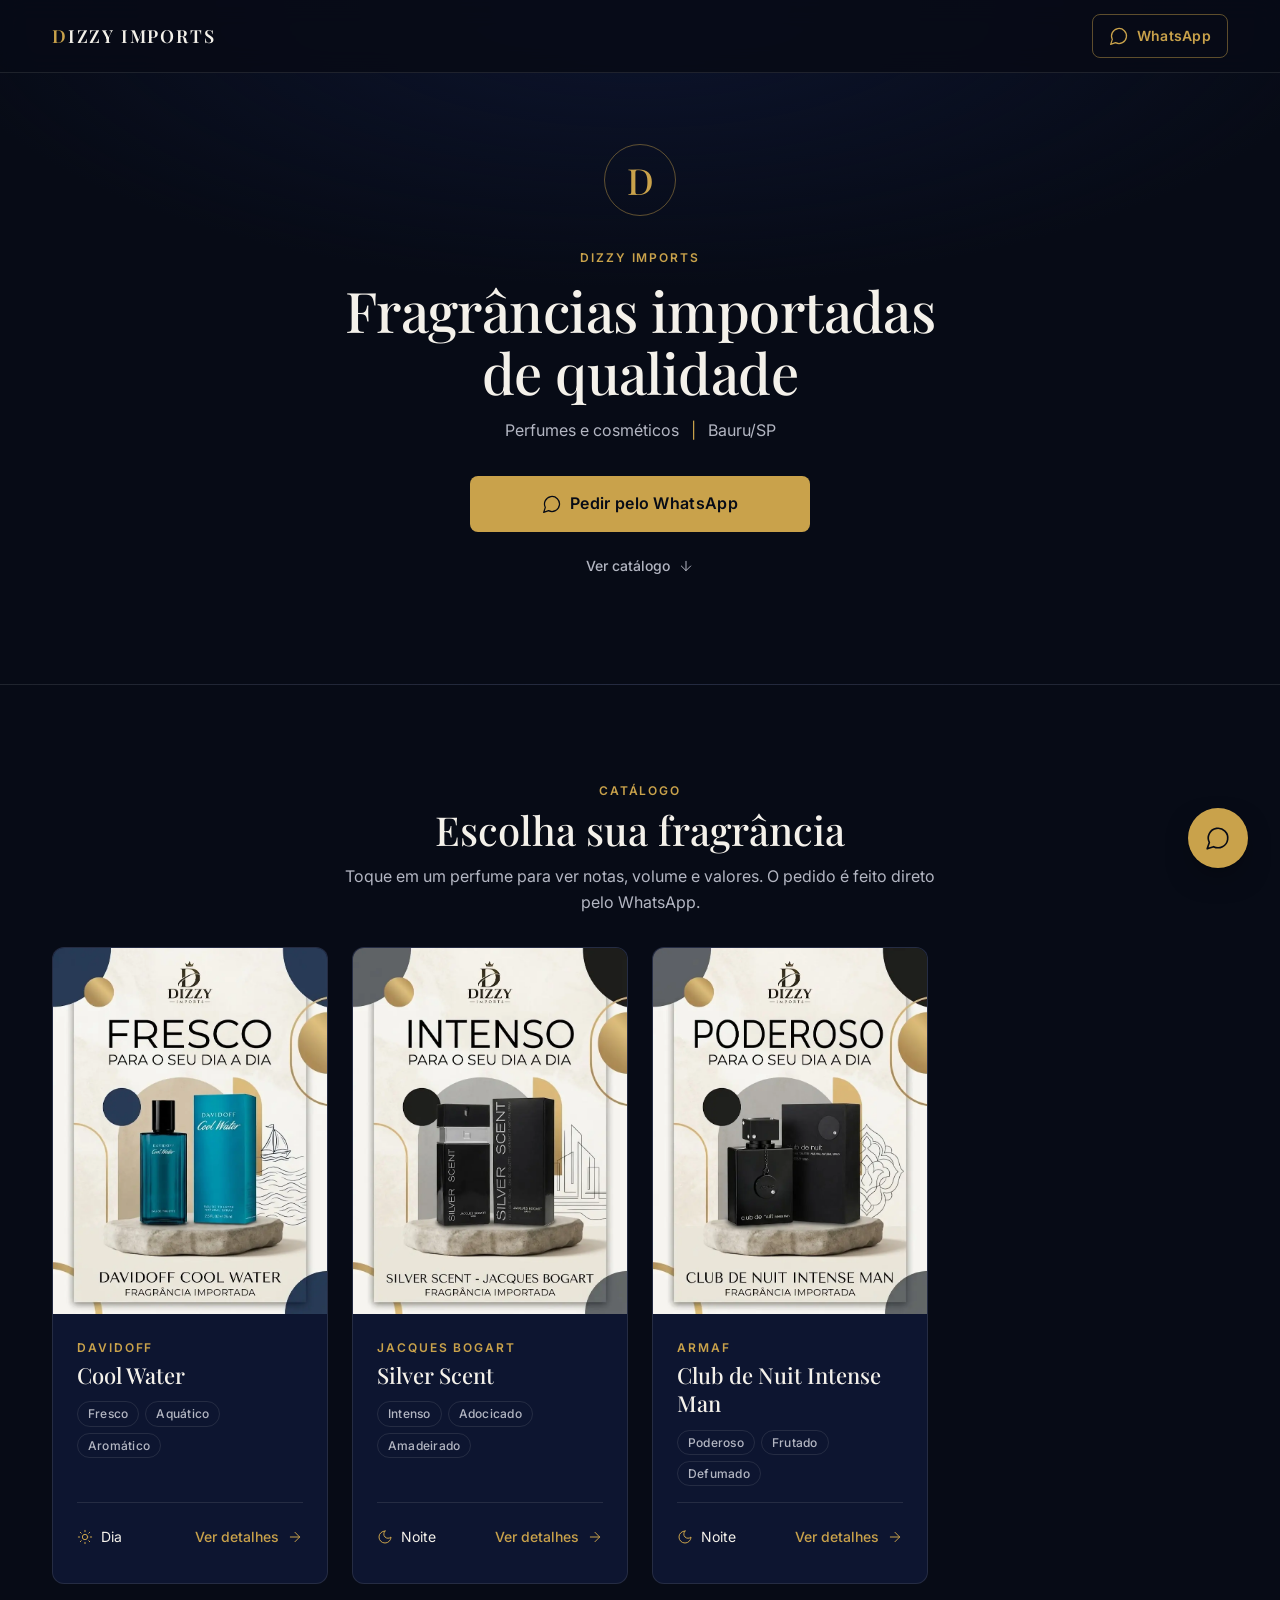
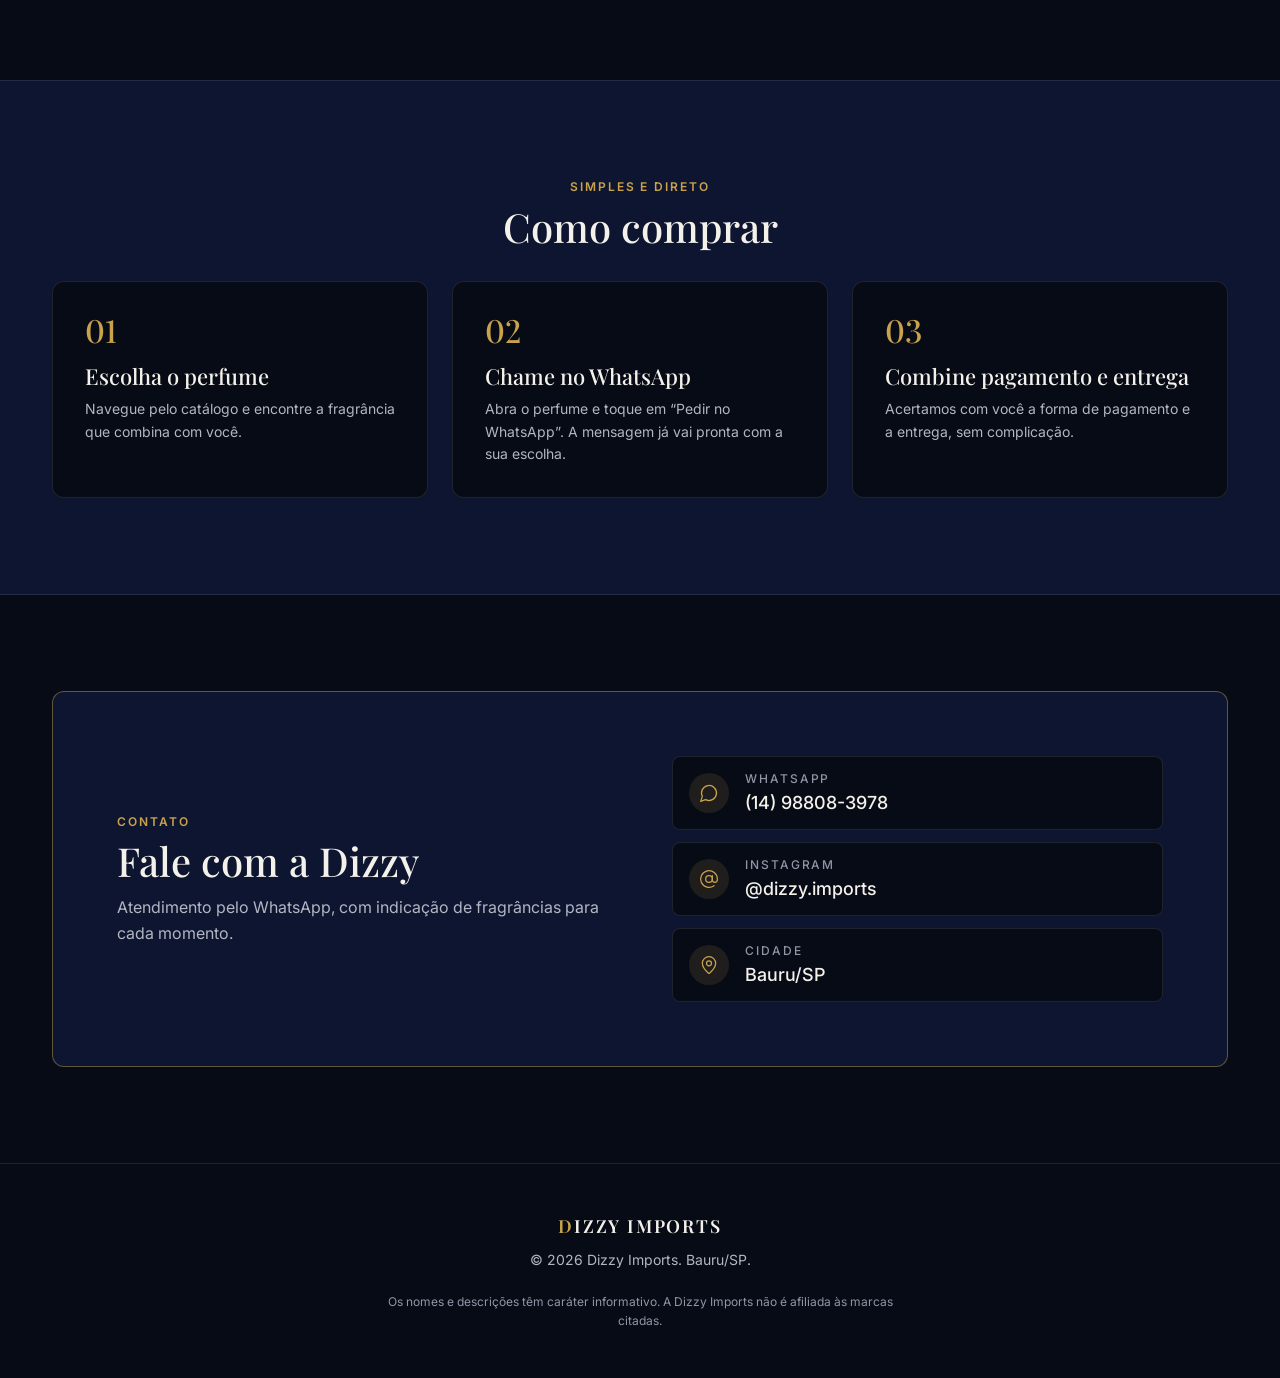
==== commit 0cf5aa0e: "Adiciona Cool Water, Silver Scent e Club de Nuit Intense Man - Cards minimalistas: foto, marca, nome" ====
--- a/index.html
+++ b/index.html
@@ -55,6 +55,9 @@
     <symbol id="i-pin" viewBox="0 0 24 24"><path d="M20 10c0 5-5.5 10.2-7.4 11.8a1 1 0 0 1-1.2 0C9.5 20.2 4 15 4 10a8 8 0 0 1 16 0"/><circle cx="12" cy="10" r="3"/></symbol>
     <symbol id="i-bell" viewBox="0 0 24 24"><path d="M10.3 21a2 2 0 0 0 3.4 0"/><path d="M3.3 15.3A1 1 0 0 0 4 17h16a1 1 0 0 0 .7-1.7C19.4 14 18 12.5 18 8A6 6 0 0 0 6 8c0 4.5-1.4 6-2.7 7.3"/></symbol>
     <symbol id="i-close" viewBox="0 0 24 24"><path d="M18 6 6 18"/><path d="m6 6 12 12"/></symbol>
+    <symbol id="i-sun" viewBox="0 0 24 24"><circle cx="12" cy="12" r="4"/><path d="M12 2v2M12 20v2M4.9 4.9l1.4 1.4M17.7 17.7l1.4 1.4M2 12h2M20 12h2M6.3 17.7l-1.4 1.4M19.1 4.9l-1.4 1.4"/></symbol>
+    <symbol id="i-moon" viewBox="0 0 24 24"><path d="M12 3a6 6 0 0 0 9 9 9 9 0 1 1-9-9Z"/></symbol>
+    <symbol id="i-arrow-right" viewBox="0 0 24 24"><path d="M5 12h14"/><path d="m12 5 7 7-7 7"/></symbol>
     <symbol id="i-arrow" viewBox="0 0 24 24"><path d="M12 5v14"/><path d="m19 12-7 7-7-7"/></symbol>
   </svg>
 
@@ -101,7 +104,7 @@
         <header class="section__header">
           <p class="eyebrow">Catálogo</p>
           <h2 id="catalogo-title" class="section__title">Escolha sua fragrância</h2>
-          <p class="section__lead">Confira volume, preço e disponibilidade de cada perfume e peça direto pelo WhatsApp.</p>
+          <p class="section__lead">Toque em um perfume para ver notas, volume e valores. O pedido é feito direto pelo WhatsApp.</p>
         </header>
 
         <ul class="product-grid" data-product-grid></ul>
@@ -137,7 +140,7 @@
           <li class="step">
             <span class="step__number" aria-hidden="true">02</span>
             <h3 class="step__title">Chame no WhatsApp</h3>
-            <p class="step__text">Toque em “Pedir no WhatsApp”. A mensagem já vai pronta com o perfume escolhido.</p>
+            <p class="step__text">Abra o perfume e toque em “Pedir no WhatsApp”. A mensagem já vai pronta com a sua escolha.</p>
           </li>
           <li class="step">
             <span class="step__number" aria-hidden="true">03</span>
@@ -206,19 +209,18 @@
     <li class="product-grid__item">
       <article class="card">
         <div class="card__media">
-          <span class="badge" data-badge></span>
+          <span class="badge badge--out" data-badge hidden>Esgotado</span>
         </div>
         <div class="card__body">
-          <p class="card__family" data-family></p>
+          <p class="card__brand" data-brand></p>
           <h3 class="card__title" data-name></h3>
-          <p class="card__desc" data-desc></p>
-          <div class="card__meta">
-            <span class="card__volume" data-volume></span>
-            <span class="card__price" data-price></span>
-          </div>
-          <div class="card__actions">
-            <a class="btn card__cta" href="https://wa.me/5514988083978?text=Ol%C3%A1!%20Vim%20pelo%20site%20da%20Dizzy%20Imports%20e%20gostaria%20de%20saber%20mais." target="_blank" rel="noopener" data-cta></a>
-            <button type="button" class="link-quiet card__details" aria-haspopup="dialog" data-details>Ver detalhes</button>
+          <ul class="traits" data-traits></ul>
+          <div class="card__footer">
+            <p class="occasion" data-occasion></p>
+            <button type="button" class="link-quiet card__details" aria-haspopup="dialog" data-details>
+              <span>Ver detalhes</span>
+              <svg class="icon icon--sm" aria-hidden="true"><use href="#i-arrow-right"/></svg>
+            </button>
           </div>
         </div>
       </article>
@@ -234,9 +236,20 @@
         <span class="badge" data-dialog-badge></span>
       </div>
       <div class="product-dialog__content" data-dialog-content>
+        <p class="product-dialog__brand" data-dialog-brand></p>
+        <h2 id="product-dialog-title" class="product-dialog__title" data-dialog-name></h2>
         <p class="product-dialog__family" data-dialog-family></p>
-        <h2 id="product-dialog-title" class="product-dialog__title" data-dialog-name></h2>
+        <ul class="traits" data-dialog-traits></ul>
         <p class="product-dialog__desc" data-dialog-desc></p>
+        <p class="occasion" data-dialog-occasion></p>
+        <div class="price-box">
+          <p class="price-box__volume" data-dialog-box-volume></p>
+          <p class="price-box__main">
+            <span class="price-box__value" data-dialog-box-price></span>
+            <span class="price-box__label" data-dialog-box-label>à vista</span>
+          </p>
+          <p class="price-box__installments" data-dialog-installments></p>
+        </div>
       </div>
     </div>
     <div class="product-dialog__footer">
--- a/css/styles.css
+++ b/css/styles.css
@@ -164,6 +164,10 @@
 ::selection {
   background: var(--color-gold);
   color: var(--color-bg);
+}
+
+[hidden] {
+  display: none !important;
 }
 
 .sprite {
@@ -556,6 +560,7 @@
   display: flex;
 }
 
+/* O card inteiro é um botão que abre o detalhe do perfume. */
 .card {
   position: relative;
   display: flex;
@@ -579,9 +584,10 @@
   transform: translateY(-2px);
 }
 
-.card__media {
+.card__media,
+.product-dialog__media {
   position: relative;
-  aspect-ratio: 4 / 5;
+  aspect-ratio: 3 / 4;
   background-color: var(--color-surface-raised);
   overflow: hidden;
 }
@@ -657,6 +663,10 @@
   backdrop-filter: blur(6px);
 }
 
+.badge[hidden] {
+  display: none;
+}
+
 .badge::before {
   content: "";
   width: 6px;
@@ -676,9 +686,9 @@
   padding: var(--space-5);
 }
 
-.card__family,
-.product-dialog__family {
-  margin-bottom: var(--space-2);
+.card__brand,
+.product-dialog__brand {
+  margin-bottom: var(--space-1);
   color: var(--color-gold);
   font-size: var(--fs-xs);
   font-weight: 600;
@@ -694,60 +704,68 @@
   overflow-wrap: anywhere;
 }
 
-.card__desc {
-  display: -webkit-box;
-  margin-top: var(--space-2);
-  overflow: hidden;
+/* Características do cheiro: etiquetas finas e discretas. */
+.traits {
+  display: flex;
+  flex-wrap: wrap;
+  gap: 6px;
+  margin-top: var(--space-3);
+}
+
+.traits li {
+  padding: 2px 10px;
+  border: 1px solid var(--color-line);
+  border-radius: var(--radius-pill);
   color: var(--color-text-muted);
-  font-size: var(--fs-sm);
-  -webkit-box-orient: vertical;
-  -webkit-line-clamp: 3;
-  line-clamp: 3;
-}
-
-.card__meta {
-  display: flex;
-  align-items: baseline;
+  font-size: var(--fs-xs);
+  font-weight: 500;
+  letter-spacing: 0.02em;
+  line-height: 1.6;
+}
+
+.card__footer {
+  display: flex;
+  align-items: center;
   justify-content: space-between;
   gap: var(--space-3);
   margin-top: auto;
-  padding-top: var(--space-4);
-  padding-bottom: var(--space-4);
-}
-
-.card__volume {
-  color: var(--color-text-muted);
+  padding-top: var(--space-3);
+  border-top: 1px solid var(--color-line);
+}
+
+.card__body .traits {
+  margin-bottom: var(--space-4);
+}
+
+.occasion {
+  display: inline-flex;
+  align-items: center;
+  gap: var(--space-2);
+  color: var(--color-text);
   font-size: var(--fs-sm);
-  font-variant-numeric: tabular-nums;
-}
-
-.card__price,
-.product-dialog__price {
-  font-size: var(--fs-lg);
-  font-weight: 600;
-  font-variant-numeric: tabular-nums;
-  white-space: nowrap;
-}
-
-.card__actions {
-  display: flex;
-  flex-direction: column;
+}
+
+.occasion .icon {
+  color: var(--color-gold);
+}
+
+.occasion__icons {
+  display: inline-flex;
   gap: var(--space-1);
-}
-
-.card__cta {
-  position: relative;
-  z-index: 2;
-  width: 100%;
 }
 
 /* "Ver detalhes" cobre o card inteiro: tocar em qualquer área abre o detalhe. */
 .card__details {
-  align-self: center;
-  justify-content: center;
+  margin-left: auto;
+  padding-right: 0;
   background: none;
   border: 0;
+  color: var(--color-gold);
   cursor: pointer;
+}
+
+.card__details:hover {
+  color: var(--color-gold-hover);
 }
 
 .card__details::after {
@@ -755,6 +773,14 @@
   position: absolute;
   inset: 0;
   z-index: 1;
+}
+
+.card__details .icon {
+  transition: transform var(--duration) var(--ease);
+}
+
+.card:hover .card__details .icon {
+  transform: translateX(3px);
 }
 
 .card__details:focus-visible {
@@ -770,8 +796,8 @@
   opacity: 0.5;
 }
 
-.card--out .card__price,
-.product-dialog--out .product-dialog__price {
+.product-dialog--out .product-dialog__price,
+.product-dialog--out .price-box__value {
   color: var(--color-text-muted);
 }
 
@@ -808,6 +834,7 @@
 
 .product-dialog[open] {
   display: grid;
+  grid-template-columns: minmax(0, 1fr);
   grid-template-rows: minmax(0, 1fr) auto;
   animation: dialog-in var(--duration) var(--ease);
 }
@@ -869,15 +896,6 @@
   overscroll-behavior: contain;
 }
 
-.product-dialog__media {
-  position: relative;
-  aspect-ratio: 4 / 5;
-  max-height: 46dvh;
-  width: 100%;
-  background-color: var(--color-surface-raised);
-  overflow: hidden;
-}
-
 .product-dialog__content {
   padding: var(--space-5);
 }
@@ -890,9 +908,61 @@
   overflow-wrap: anywhere;
 }
 
+.product-dialog__family {
+  margin-top: var(--space-2);
+  color: var(--color-text-muted);
+  font-size: var(--fs-sm);
+}
+
 .product-dialog__desc {
-  margin-top: var(--space-3);
+  margin-top: var(--space-4);
   color: var(--color-text-muted);
+}
+
+.product-dialog__content .occasion {
+  margin-top: var(--space-4);
+}
+
+/* Bloco de valores: volume, preço à vista e parcelamento. */
+.price-box {
+  margin-top: var(--space-5);
+  padding: var(--space-4) var(--space-5);
+  background-color: var(--color-bg);
+  border: 1px solid var(--color-line-strong);
+  border-radius: var(--radius-sm);
+}
+
+.price-box__volume {
+  color: var(--color-text-muted);
+  font-size: var(--fs-sm);
+  font-variant-numeric: tabular-nums;
+}
+
+.price-box__main {
+  display: flex;
+  flex-wrap: wrap;
+  align-items: baseline;
+  gap: var(--space-2);
+  margin-top: var(--space-1);
+}
+
+.price-box__value {
+  font-size: var(--fs-xl);
+  font-weight: 600;
+  font-variant-numeric: tabular-nums;
+  white-space: nowrap;
+}
+
+.price-box__label {
+  color: var(--color-gold);
+  font-size: var(--fs-sm);
+  font-weight: 500;
+}
+
+.price-box__installments {
+  margin-top: var(--space-1);
+  color: var(--color-text-muted);
+  font-size: var(--fs-sm);
 }
 
 .product-dialog__section {
@@ -918,7 +988,7 @@
 
 .spec-list__row {
   display: grid;
-  grid-template-columns: 7.5rem 1fr;
+  grid-template-columns: 6.5rem 1fr;
   gap: var(--space-3);
 }
 
@@ -949,6 +1019,13 @@
   line-height: var(--lh-snug);
 }
 
+.product-dialog__price {
+  font-size: var(--fs-lg);
+  font-weight: 600;
+  font-variant-numeric: tabular-nums;
+  white-space: nowrap;
+}
+
 .product-dialog__volume {
   color: var(--color-text-muted);
   font-size: var(--fs-sm);
@@ -965,8 +1042,8 @@
 @media (min-width: 768px) {
   .product-dialog {
     width: calc(100% - 2 * var(--gutter));
-    max-width: 920px;
-    max-height: min(88dvh, 720px);
+    max-width: 960px;
+    max-height: min(90dvh, 760px);
     margin: auto;
     border-bottom: 1px solid var(--color-line-strong);
     border-radius: var(--radius);
@@ -981,11 +1058,10 @@
   .product-dialog__media {
     position: sticky;
     top: 0;
-    max-height: none;
   }
 
   .product-dialog__content {
-    padding: var(--space-6) var(--space-6) var(--space-6);
+    padding: var(--space-6);
     padding-right: calc(var(--space-6) + 44px);
   }
 
@@ -996,6 +1072,7 @@
   .product-dialog__cta {
     flex: 0 1 auto;
     margin-left: auto;
+    padding: 0 var(--space-5);
   }
 }
 
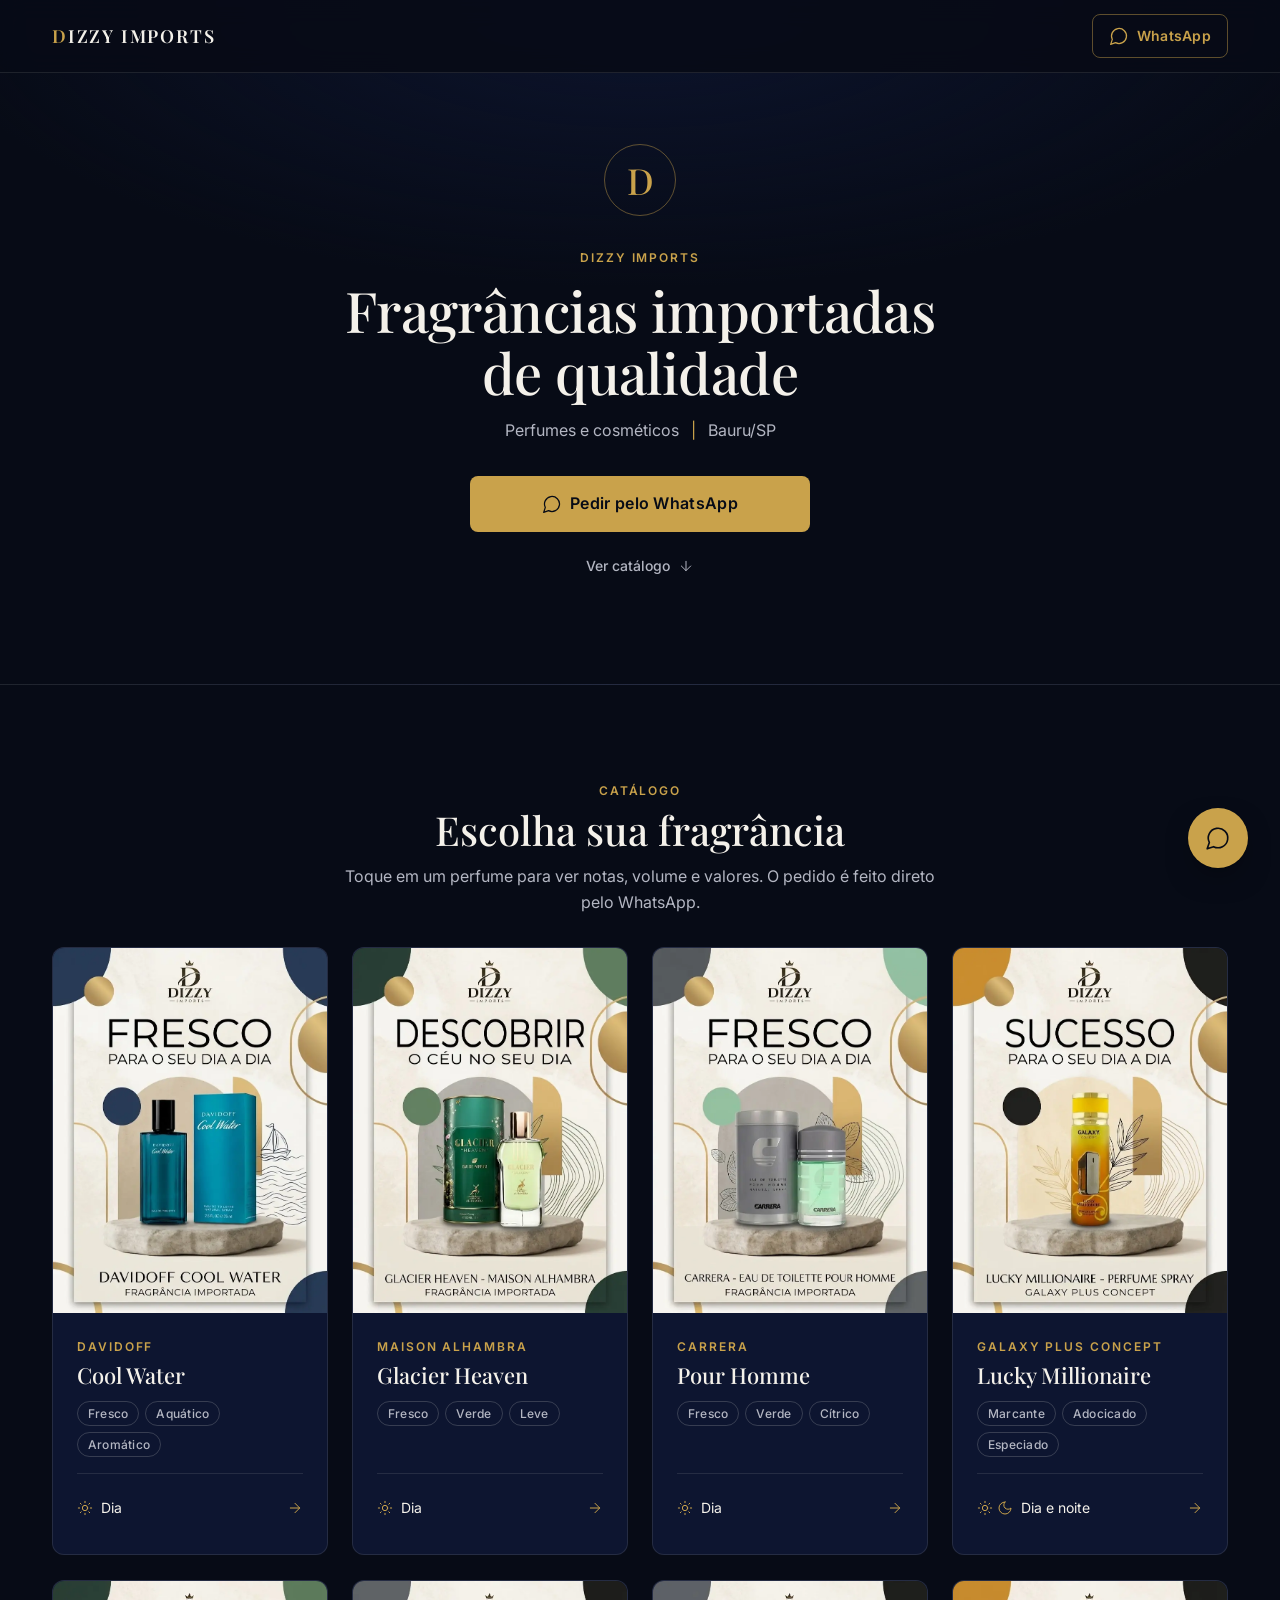
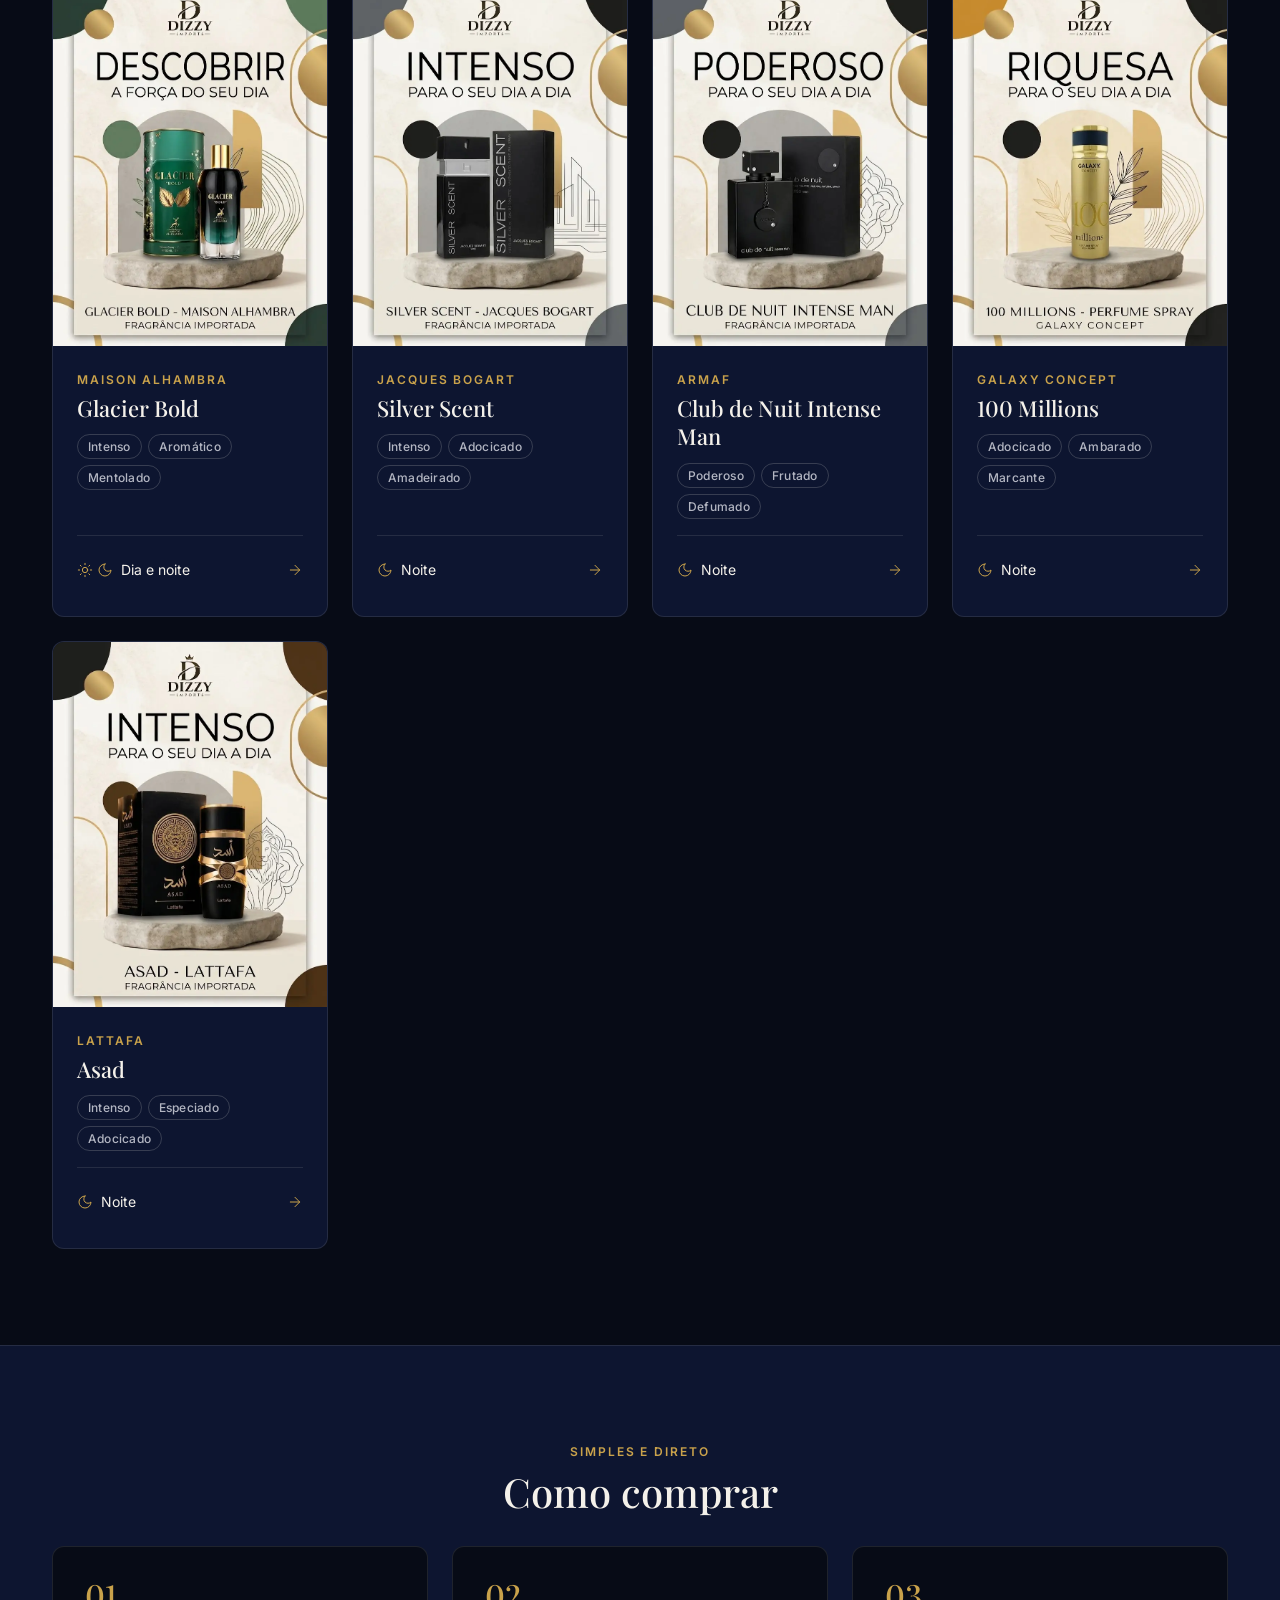
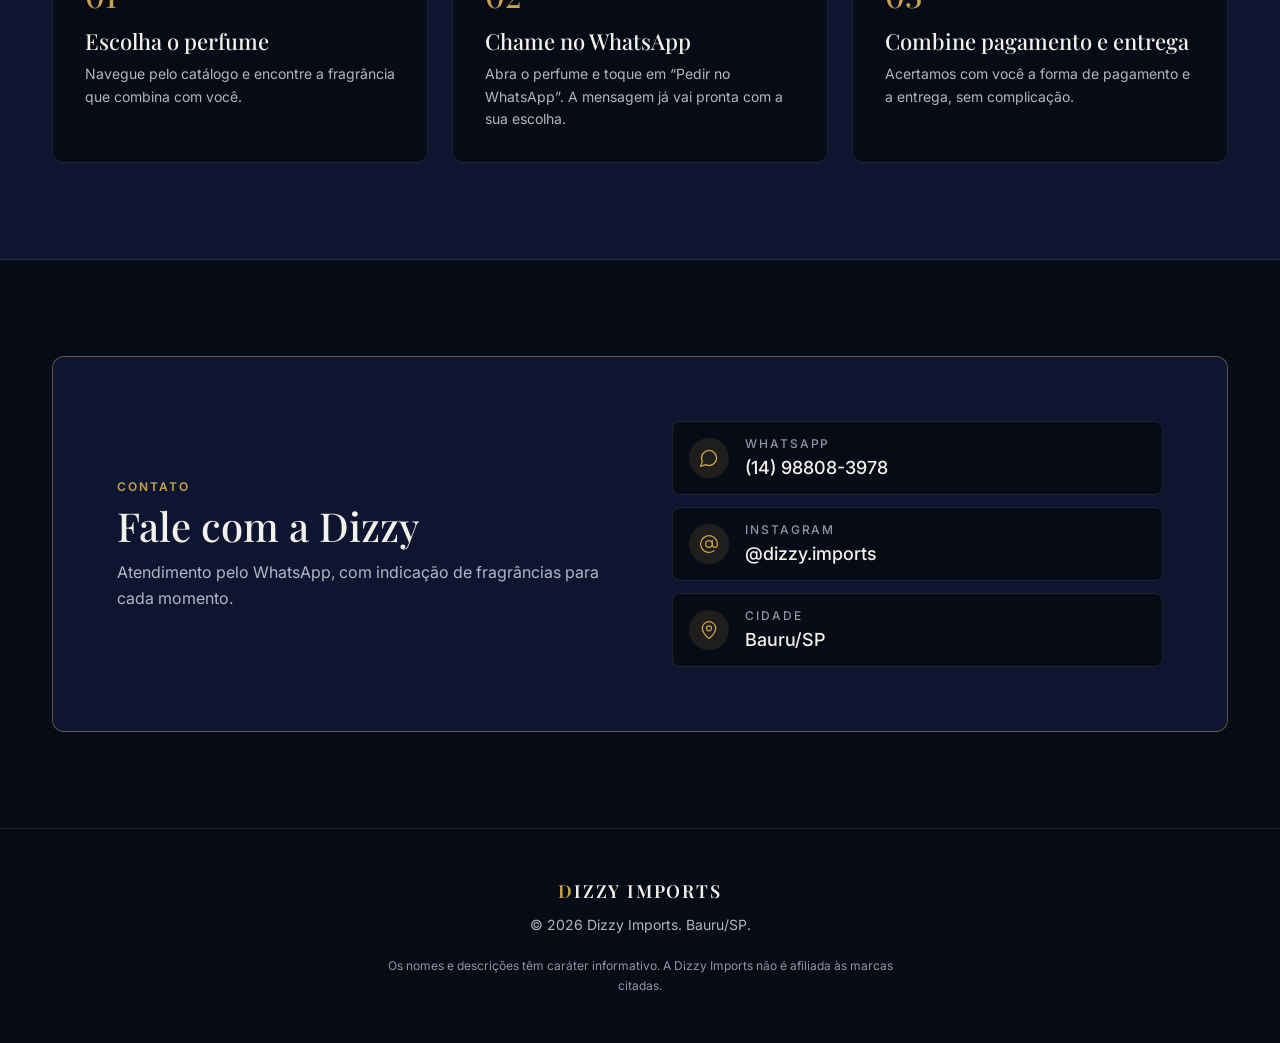
==== commit 41368f72: "Mostruário sem estoque, ordem do dia para a noite e 5 novos perfumes - Remove selos de estoque, esta" ====
--- a/index.html
+++ b/index.html
@@ -53,7 +53,6 @@
     <symbol id="i-chat" viewBox="0 0 24 24"><path d="M7.9 20A9 9 0 1 0 4 16.1L2 22Z"/></symbol>
     <symbol id="i-at" viewBox="0 0 24 24"><circle cx="12" cy="12" r="4"/><path d="M16 8v5a3 3 0 0 0 6 0v-1a10 10 0 1 0-4 8"/></symbol>
     <symbol id="i-pin" viewBox="0 0 24 24"><path d="M20 10c0 5-5.5 10.2-7.4 11.8a1 1 0 0 1-1.2 0C9.5 20.2 4 15 4 10a8 8 0 0 1 16 0"/><circle cx="12" cy="10" r="3"/></symbol>
-    <symbol id="i-bell" viewBox="0 0 24 24"><path d="M10.3 21a2 2 0 0 0 3.4 0"/><path d="M3.3 15.3A1 1 0 0 0 4 17h16a1 1 0 0 0 .7-1.7C19.4 14 18 12.5 18 8A6 6 0 0 0 6 8c0 4.5-1.4 6-2.7 7.3"/></symbol>
     <symbol id="i-close" viewBox="0 0 24 24"><path d="M18 6 6 18"/><path d="m6 6 12 12"/></symbol>
     <symbol id="i-sun" viewBox="0 0 24 24"><circle cx="12" cy="12" r="4"/><path d="M12 2v2M12 20v2M4.9 4.9l1.4 1.4M17.7 17.7l1.4 1.4M2 12h2M20 12h2M6.3 17.7l-1.4 1.4M19.1 4.9l-1.4 1.4"/></symbol>
     <symbol id="i-moon" viewBox="0 0 24 24"><path d="M12 3a6 6 0 0 0 9 9 9 9 0 1 1-9-9Z"/></symbol>
@@ -208,9 +207,7 @@
   <template id="product-card-template">
     <li class="product-grid__item">
       <article class="card">
-        <div class="card__media">
-          <span class="badge badge--out" data-badge hidden>Esgotado</span>
-        </div>
+        <div class="card__media"></div>
         <div class="card__body">
           <p class="card__brand" data-brand></p>
           <h3 class="card__title" data-name></h3>
@@ -232,9 +229,7 @@
       <svg class="icon" aria-hidden="true"><use href="#i-close"/></svg>
     </button>
     <div class="product-dialog__scroll">
-      <div class="product-dialog__media" data-dialog-media>
-        <span class="badge" data-dialog-badge></span>
-      </div>
+      <div class="product-dialog__media" data-dialog-media></div>
       <div class="product-dialog__content" data-dialog-content>
         <p class="product-dialog__brand" data-dialog-brand></p>
         <h2 id="product-dialog-title" class="product-dialog__title" data-dialog-name></h2>
--- a/css/styles.css
+++ b/css/styles.css
@@ -534,25 +534,19 @@
 
 .product-grid {
   display: grid;
-  grid-template-columns: 1fr;
-  gap: var(--space-5);
+  grid-template-columns: repeat(3, minmax(0, 1fr));
+  gap: var(--space-3);
 }
 
 @media (min-width: 600px) {
   .product-grid {
-    grid-template-columns: repeat(2, 1fr);
-  }
-}
-
-@media (min-width: 960px) {
-  .product-grid {
-    grid-template-columns: repeat(3, 1fr);
+    gap: var(--space-5);
   }
 }
 
 @media (min-width: 1280px) {
   .product-grid {
-    grid-template-columns: repeat(4, 1fr);
+    grid-template-columns: repeat(4, minmax(0, 1fr));
   }
 }
 
@@ -562,6 +556,7 @@
 
 /* O card inteiro é um botão que abre o detalhe do perfume. */
 .card {
+  container: card / inline-size;
   position: relative;
   display: flex;
   flex-direction: column;
@@ -643,42 +638,6 @@
   text-transform: uppercase;
 }
 
-.badge {
-  position: absolute;
-  top: var(--space-3);
-  left: var(--space-3);
-  z-index: 1;
-  display: inline-flex;
-  align-items: center;
-  gap: var(--space-2);
-  padding: var(--space-1) var(--space-3);
-  background-color: rgba(7, 11, 22, 0.82);
-  border: 1px solid var(--color-line);
-  border-radius: var(--radius-pill);
-  color: var(--color-text);
-  font-size: var(--fs-xs);
-  font-weight: 500;
-  line-height: 1.5;
-  -webkit-backdrop-filter: blur(6px);
-  backdrop-filter: blur(6px);
-}
-
-.badge[hidden] {
-  display: none;
-}
-
-.badge::before {
-  content: "";
-  width: 6px;
-  height: 6px;
-  border-radius: 50%;
-  background-color: var(--color-success);
-}
-
-.badge--out::before {
-  background-color: var(--color-unavailable);
-}
-
 .card__body {
   display: flex;
   flex: 1;
@@ -698,6 +657,7 @@
 
 .card__title {
   font-family: var(--font-serif);
+  font-variant-numeric: lining-nums;
   font-size: 1.375rem;
   font-weight: 500;
   line-height: var(--lh-snug);
@@ -714,7 +674,7 @@
 
 .traits li {
   padding: 2px 10px;
-  border: 1px solid var(--color-line);
+  border: 1px solid rgba(244, 241, 234, 0.18);
   border-radius: var(--radius-pill);
   color: var(--color-text-muted);
   font-size: var(--fs-xs);
@@ -739,6 +699,7 @@
 
 .occasion {
   display: inline-flex;
+  white-space: nowrap;
   align-items: center;
   gap: var(--space-2);
   color: var(--color-text);
@@ -757,6 +718,7 @@
 /* "Ver detalhes" cobre o card inteiro: tocar em qualquer área abre o detalhe. */
 .card__details {
   margin-left: auto;
+  white-space: nowrap;
   padding-right: 0;
   background: none;
   border: 0;
@@ -787,26 +749,67 @@
   outline-offset: 0;
 }
 
-/* Esgotado: apenas a imagem e o preço ficam esmaecidos; o texto mantém contraste legível. */
-.card--out .card__media img,
-.card--out .card__media .media-placeholder,
-.product-dialog--out .product-dialog__media img,
-.product-dialog--out .product-dialog__media .media-placeholder {
-  filter: grayscale(0.8);
-  opacity: 0.5;
-}
-
-.product-dialog--out .product-dialog__price,
-.product-dialog--out .price-box__value {
-  color: var(--color-text-muted);
-}
-
-.card--out:hover {
-  transform: none;
-}
-
-.card--out:hover .card__media img {
-  transform: none;
+/* Card estreito: "Ver detalhes" vira só a seta (o texto continua para leitores de tela). */
+@container card (max-width: 300px) {
+  .card__details > span {
+    position: absolute;
+    width: 1px;
+    height: 1px;
+    overflow: hidden;
+    clip: rect(0 0 0 0);
+    white-space: nowrap;
+  }
+}
+
+/* Celular e tablet pequeno: 3 cards por linha, só com foto, nome e dia/noite.
+   Marca, características e valores ficam no detalhe. */
+@media (max-width: 719px) {
+  .card {
+    border-radius: var(--radius-sm);
+  }
+
+  .card__body {
+    padding: var(--space-2) var(--space-2) var(--space-1);
+  }
+
+  .card__brand,
+  .card .traits {
+    display: none;
+  }
+
+  .card__title {
+    display: -webkit-box;
+    overflow: hidden;
+    font-size: var(--fs-sm);
+    line-height: 1.25;
+    -webkit-box-orient: vertical;
+    -webkit-line-clamp: 3;
+    line-clamp: 3;
+  }
+
+  .card__footer {
+    gap: var(--space-1);
+    margin-top: auto;
+    padding-top: var(--space-1);
+  }
+
+  .card__body .card__title {
+    margin-bottom: var(--space-2);
+  }
+
+  .card .occasion__icons + span {
+    position: absolute;
+    width: 1px;
+    height: 1px;
+    overflow: hidden;
+    clip: rect(0 0 0 0);
+    white-space: nowrap;
+  }
+
+  .card__details {
+    min-height: 32px;
+    padding: 0;
+  }
 }
 
 /* --------------------------------------------------------------------------
@@ -902,6 +905,7 @@
 
 .product-dialog__title {
   font-family: var(--font-serif);
+  font-variant-numeric: lining-nums;
   font-size: var(--fs-2xl);
   font-weight: 500;
   line-height: var(--lh-tight);
